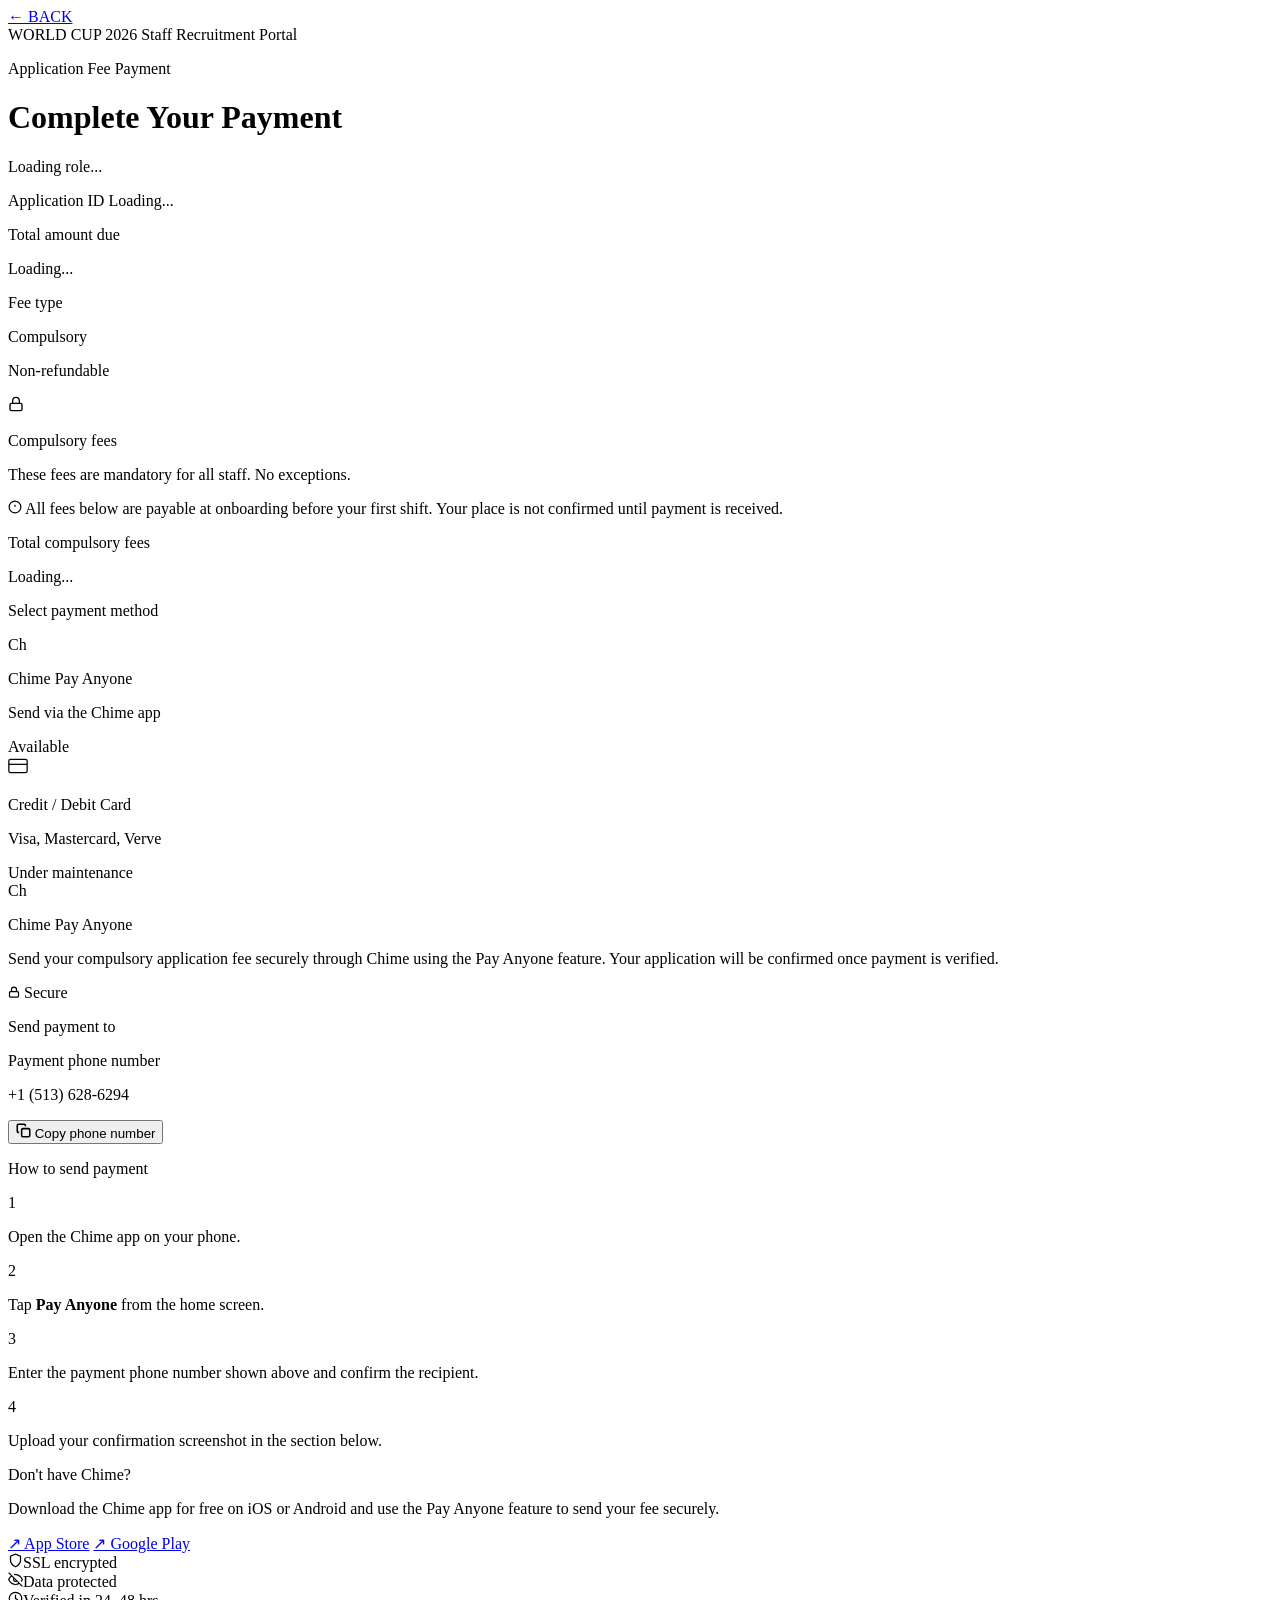
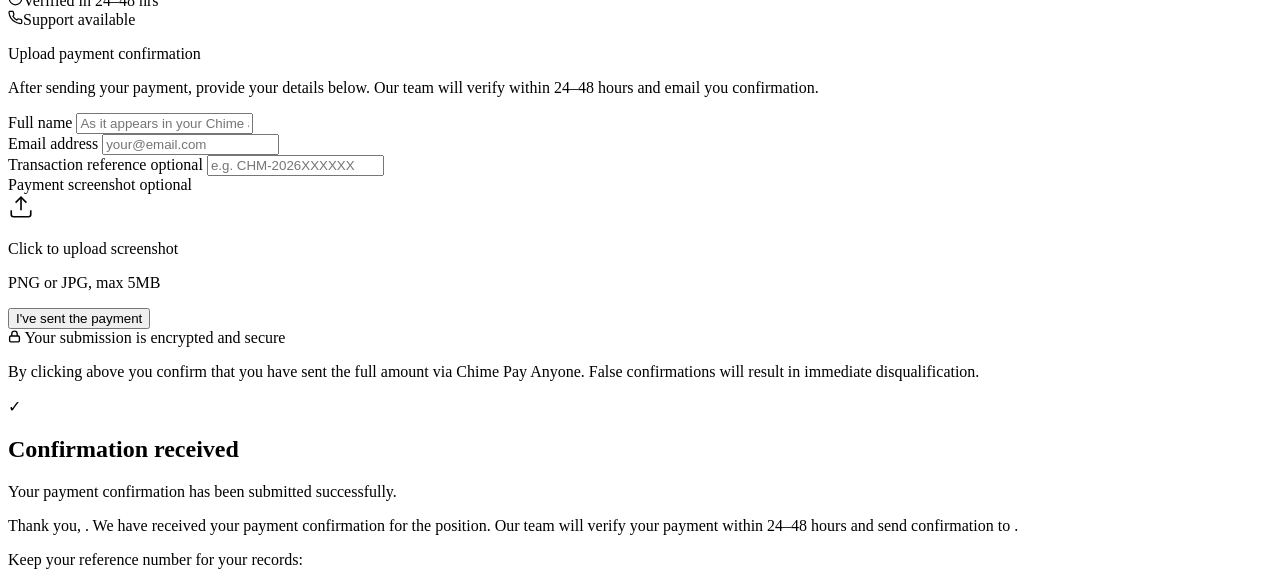
==== 1.html @ e6434bbb "Add files via upload" ====
<!DOCTYPE html>
<html lang="en">
<head>
  <meta charset="UTF-8" />
  <meta name="viewport" content="width=device-width, initial-scale=1.0" />
  <title>Payment — World Cup Staff Application</title>
  <link rel="stylesheet" href="payment.css" />
</head>
<body>

  <nav class="topbar">
    <a href="#" class="topbar-back" onclick="history.back()">&#8592; BACK</a>
    <div class="topbar-divider"></div>
    <span class="topbar-brand">WORLD CUP 2026</span>
    <span class="topbar-sub">Staff Recruitment Portal</span>
  </nav>

  <div class="hero">
    <div class="hero-inner">
      <p class="hero-label">Application Fee Payment</p>
      <h1 class="hero-title">Complete Your Payment</h1>
      <p class="hero-role" id="hero-role">Loading role...</p>
    </div>
  </div>

  <div class="main">

    <div class="app-id-banner">
      <span class="app-id-label">Application ID</span>
      <span class="app-id-value" id="application-id">Loading...</span>
    </div>

    <div class="card" id="main-card">

      <!-- Amount -->
      <div class="card-section">
        <div class="amount-grid">
          <div class="amount-primary">
            <p class="amount-label">Total amount due</p>
            <p class="amount-value" id="payment-amount">Loading...</p>
          </div>
          <div class="amount-secondary">
            <p class="amount-label">Fee type</p>
            <p class="amount-meta">Compulsory</p>
            <p class="amount-sub">Non-refundable</p>
          </div>
        </div>
      </div>

      <!-- Compulsory fees breakdown -->
      <div class="card-section fees-section">
        <div class="fees-header">
          <div class="fees-header-left">
            <svg width="16" height="16" viewBox="0 0 24 24" fill="none" stroke="currentColor" stroke-width="2"><rect x="3" y="11" width="18" height="11" rx="2"/><path d="M7 11V7a5 5 0 0 1 10 0v4"/></svg>
            <div>
              <p class="fees-title">Compulsory fees</p>
              <p class="fees-subtitle">These fees are mandatory for all staff. No exceptions.</p>
            </div>
          </div>
        </div>

        <div class="fees-notice">
          <svg width="14" height="14" viewBox="0 0 24 24" fill="none" stroke="currentColor" stroke-width="2"><circle cx="12" cy="12" r="10"/><line x1="12" y1="8" x2="12" y2="12"/><line x1="12" y1="16" x2="12.01" y2="16"/></svg>
          All fees below are payable at onboarding before your first shift. Your place is not confirmed until payment is received.
        </div>

        <div id="fees-breakdown"></div>

        <div class="fees-total-row">
          <p class="fees-total-label">Total compulsory fees</p>
          <div class="fees-total-right">
            <p class="fees-total-amount" id="fee-total-amount">Loading...</p>
            <p class="fees-total-note" id="fee-total-note"></p>
          </div>
        </div>
      </div>

      <!-- Payment method selector -->
      <div class="card-section">
        <p class="section-label">Select payment method</p>
        <div class="method-grid">

          <div class="method-option active" id="opt-chime" onclick="selectMethod('chime')">
            <div class="method-radio" id="radio-chime">
              <div class="method-radio-dot active" id="dot-chime"></div>
            </div>
            <div class="method-logo chime-logo">Ch</div>
            <div class="method-info">
              <p class="method-name">Chime Pay Anyone</p>
              <p class="method-desc">Send via the Chime app</p>
            </div>
            <span class="badge badge-available">Available</span>
          </div>

          <div class="method-option disabled" id="opt-card" onclick="selectMethod('card')">
            <div class="method-radio" id="radio-card">
              <div class="method-radio-dot" id="dot-card"></div>
            </div>
            <div class="method-logo card-logo">
              <svg width="20" height="20" viewBox="0 0 24 24" fill="none" stroke="currentColor" stroke-width="1.5"><rect x="1" y="4" width="22" height="16" rx="2"/><line x1="1" y1="10" x2="23" y2="10"/></svg>
            </div>
            <div class="method-info">
              <p class="method-name">Credit / Debit Card</p>
              <p class="method-desc">Visa, Mastercard, Verve</p>
            </div>
            <span class="badge badge-maintenance">Under maintenance</span>
          </div>

        </div>
      </div>

      <!-- Chime panel -->
      <div id="chime-panel">

        <div class="card-section">
          <div class="chime-header">
            <div class="chime-logo-lg">Ch</div>
            <div>
              <p class="chime-title">Chime Pay Anyone</p>
              <p class="chime-subtitle">Send your compulsory application fee securely through Chime using the Pay Anyone feature. Your application will be confirmed once payment is verified.</p>
            </div>
            <div class="secure-pill">
              <svg width="12" height="12" viewBox="0 0 24 24" fill="none" stroke="currentColor" stroke-width="2.5"><rect x="3" y="11" width="18" height="11" rx="2"/><path d="M7 11V7a5 5 0 0 1 10 0v4"/></svg>
              Secure
            </div>
          </div>
        </div>

        <div class="card-section">
          <p class="phone-section-title">Send payment to</p>
          <div class="phone-box">
            <p class="phone-label">Payment phone number</p>
            <p class="phone-number" id="chime-number">+1 (513) 628-6294</p>
          </div>
          <button class="copy-btn" onclick="copyNumber()">
            <svg width="15" height="15" viewBox="0 0 24 24" fill="none" stroke="currentColor" stroke-width="2.5"><rect x="9" y="9" width="13" height="13" rx="2"/><path d="M5 15H4a2 2 0 0 1-2-2V4a2 2 0 0 1 2-2h9a2 2 0 0 1 2 2v1"/></svg>
            <span id="copy-label">Copy phone number</span>
          </button>
        </div>

        <div class="card-section">
          <p class="steps-title">How to send payment</p>
          <div class="steps">
            <div class="step"><div class="step-num">1</div><p>Open the Chime app on your phone.</p></div>
            <div class="step"><div class="step-num">2</div><p>Tap <strong>Pay Anyone</strong> from the home screen.</p></div>
            <div class="step"><div class="step-num">3</div><p>Enter the payment phone number shown above and confirm the recipient.</p></div>
            <div class="step"><div class="step-num">4</div><p>Upload your confirmation screenshot in the section below.</p></div>
          </div>
        </div>

        <div class="card-section">
          <p class="no-chime-title">Don't have Chime?</p>
          <p class="no-chime-desc">Download the Chime app for free on iOS or Android and use the Pay Anyone feature to send your fee securely.</p>
          <div class="store-links">
            <a href="https://apps.apple.com/us/app/chime-mobile-banking/id836215269" target="_blank" class="store-btn">&#8599; App Store</a>
            <a href="https://play.google.com/store/apps/details?id=com.onedebit.chime" target="_blank" class="store-btn">&#8599; Google Play</a>
          </div>
        </div>

        <div class="trust-bar">
          <div class="trust-item"><svg width="15" height="15" viewBox="0 0 24 24" fill="none" stroke="currentColor" stroke-width="2"><path d="M12 22s8-4 8-10V5l-8-3-8 3v7c0 6 8 10 8 10z"/></svg>SSL encrypted</div>
          <div class="trust-item"><svg width="15" height="15" viewBox="0 0 24 24" fill="none" stroke="currentColor" stroke-width="2"><path d="M17.94 17.94A10.07 10.07 0 0 1 12 20c-7 0-11-8-11-8a18.45 18.45 0 0 1 5.06-5.94M9.9 4.24A9.12 9.12 0 0 1 12 4c7 0 11 8 11 8a18.5 18.5 0 0 1-2.16 3.19m-6.72-1.07a3 3 0 1 1-4.24-4.24"/><line x1="1" y1="1" x2="23" y2="23"/></svg>Data protected</div>
          <div class="trust-item"><svg width="15" height="15" viewBox="0 0 24 24" fill="none" stroke="currentColor" stroke-width="2"><circle cx="12" cy="12" r="10"/><polyline points="12 6 12 12 16 14"/></svg>Verified in 24–48 hrs</div>
          <div class="trust-item"><svg width="15" height="15" viewBox="0 0 24 24" fill="none" stroke="currentColor" stroke-width="2"><path d="M22 16.92v3a2 2 0 0 1-2.18 2 19.79 19.79 0 0 1-8.63-3.07A19.5 19.5 0 0 1 4.69 13a19.79 19.79 0 0 1-3.07-8.67A2 2 0 0 1 3.64 2h3a2 2 0 0 1 2 1.72c.127.96.361 1.903.7 2.81a2 2 0 0 1-.45 2.11L7.91 9.91a16 16 0 0 0 6.16 6.16l1.27-1.27a2 2 0 0 1 2.11-.45c.907.339 1.85.573 2.81.7A2 2 0 0 1 22 16.92z"/></svg>Support available</div>
        </div>

        <div class="card-section">
          <p class="section-title">Upload payment confirmation</p>
          <p class="section-desc">After sending your payment, provide your details below. Our team will verify within 24–48 hours and email you confirmation.</p>
          <div class="field">
            <label for="sender-name">Full name</label>
            <input type="text" id="sender-name" placeholder="As it appears in your Chime account" />
          </div>
          <div class="field">
            <label for="sender-email">Email address</label>
            <input type="email" id="sender-email" placeholder="your@email.com" />
          </div>
          <div class="field">
            <label for="transaction-ref">Transaction reference <span class="optional">optional</span></label>
            <input type="text" id="transaction-ref" placeholder="e.g. CHM-2026XXXXXX" />
          </div>
          <div class="field">
            <label>Payment screenshot <span class="optional">optional</span></label>
            <div class="upload-area" id="upload-area" onclick="document.getElementById('screenshot').click()">
              <svg width="26" height="26" viewBox="0 0 24 24" fill="none" stroke="currentColor" stroke-width="1.5"><path d="M21 15v4a2 2 0 0 1-2 2H5a2 2 0 0 1-2-2v-4"/><polyline points="17 8 12 3 7 8"/><line x1="12" y1="3" x2="12" y2="15"/></svg>
              <p id="upload-label">Click to upload screenshot</p>
              <p class="upload-hint">PNG or JPG, max 5MB</p>
            </div>
            <input type="file" id="screenshot" accept="image/*" style="display:none" onchange="handleFileUpload(this)" />
          </div>
        </div>

        <div class="submit-section">
          <button class="submit-btn" id="submit-btn" onclick="submitPayment()">I've sent the payment</button>
          <div class="submit-trust">
            <svg width="13" height="13" viewBox="0 0 24 24" fill="none" stroke="currentColor" stroke-width="2.5"><rect x="3" y="11" width="18" height="11" rx="2"/><path d="M7 11V7a5 5 0 0 1 10 0v4"/></svg>
            Your submission is encrypted and secure
          </div>
          <p class="disclaimer">By clicking above you confirm that you have sent <span id="confirm-amount">the full amount</span> via Chime Pay Anyone. False confirmations will result in immediate disqualification.</p>
        </div>

      </div>

      <!-- Card panel -->
      <div id="card-panel" style="display:none;">
        <div class="card-section maintenance-panel">
          <div class="maintenance-icon">
            <svg width="30" height="30" viewBox="0 0 24 24" fill="none" stroke="currentColor" stroke-width="1.5"><path d="M14.7 6.3a1 1 0 0 0 0 1.4l1.6 1.6a1 1 0 0 0 1.4 0l3.77-3.77a6 6 0 0 1-7.94 7.94l-6.91 6.91a2.12 2.12 0 0 1-3-3l6.91-6.91a6 6 0 0 1 7.94-7.94l-3.76 3.76z"/></svg>
          </div>
          <h3 class="maintenance-title">Card payments under maintenance</h3>
          <p class="maintenance-desc">We are currently setting up our card payment system to accept Visa, Mastercard, and Verve. This option will be available soon.</p>
          <p class="maintenance-desc">In the meantime, please use <strong>Chime Pay Anyone</strong> to complete your payment.</p>
          <button class="switch-btn" onclick="selectMethod('chime')">Switch to Chime Pay Anyone &#8594;</button>
        </div>
      </div>

    </div>

    <!-- Success -->
    <div class="success-card" id="success-card">
      <div class="success-top">
        <div class="success-icon">&#10003;</div>
        <h2>Confirmation received</h2>
        <p>Your payment confirmation has been submitted successfully.</p>
      </div>
      <div class="success-body">
        <p>Thank you, <strong id="success-name"></strong>. We have received your payment confirmation for the <strong id="success-role"></strong> position. Our team will verify your payment within 24–48 hours and send confirmation to <strong id="success-email"></strong>.</p>
        <p>Keep your reference number for your records:</p>
        <span class="success-ref" id="success-ref-id"></span>
      </div>
    </div>

  </div>

  <script src="payment.js"></script>
</body>
</html>
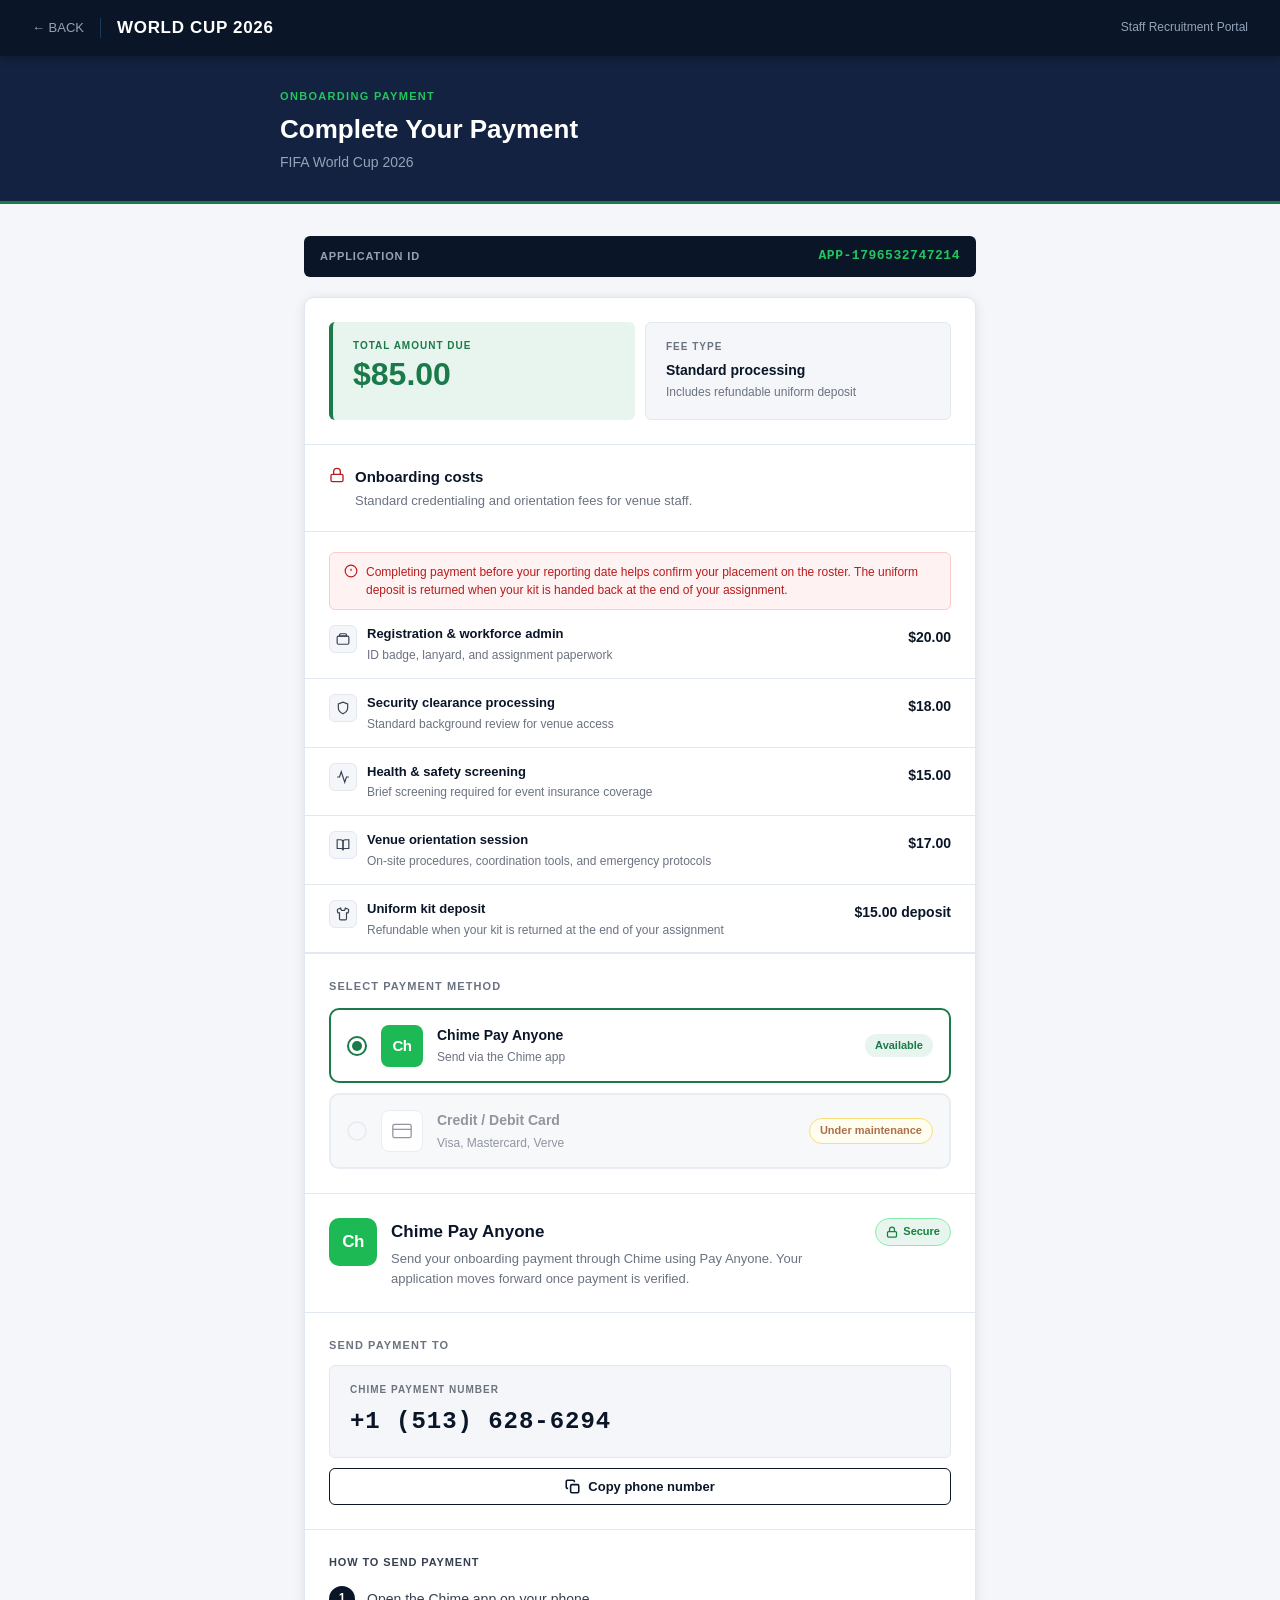
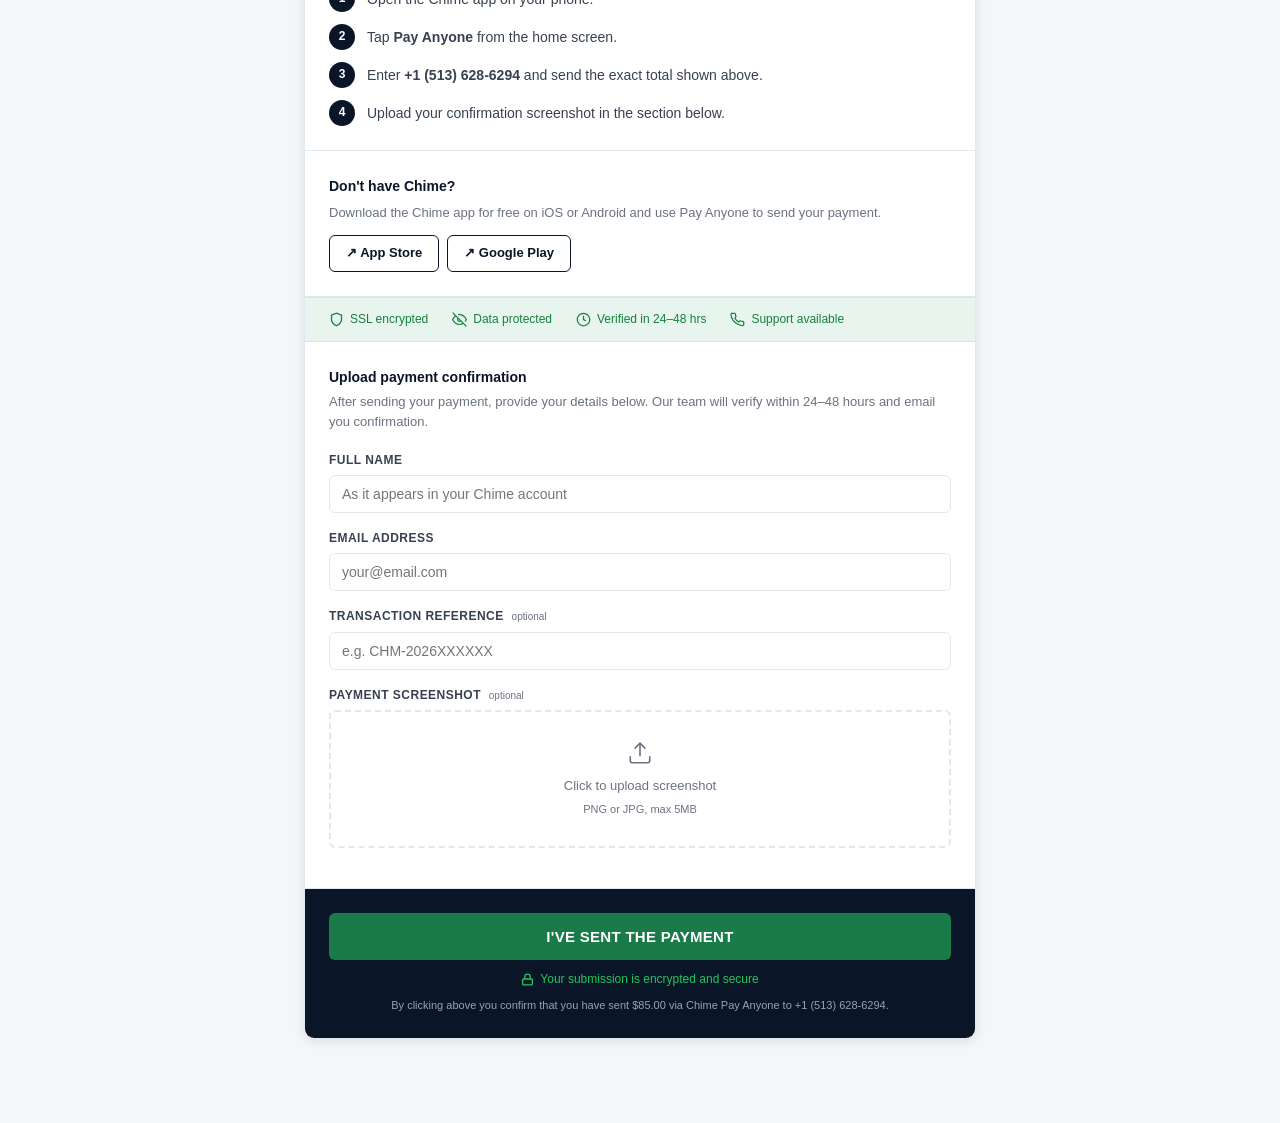
==== commit 198e39b9: "Remove duplicate fee total row from payment breakdown section. Keep the main total amount due at the" ====
--- a/1.html
+++ b/1.html
@@ -17,7 +17,7 @@
 
   <div class="hero">
     <div class="hero-inner">
-      <p class="hero-label">Application Fee Payment</p>
+      <p class="hero-label">Onboarding payment</p>
       <h1 class="hero-title">Complete Your Payment</h1>
       <p class="hero-role" id="hero-role">Loading role...</p>
     </div>
@@ -30,9 +30,17 @@
       <span class="app-id-value" id="application-id">Loading...</span>
     </div>
 
+    <div class="card reporting-card" id="reporting-section" hidden>
+      <div class="card-section">
+        <p class="section-label">Reporting information</p>
+        <p class="section-desc" id="reporting-text"></p>
+        <p class="reporting-meta" id="reporting-meta"></p>
+        <p class="reporting-meta" id="reporting-venue"></p>
+      </div>
+    </div>
+
     <div class="card" id="main-card">
 
-      <!-- Amount -->
       <div class="card-section">
         <div class="amount-grid">
           <div class="amount-primary">
@@ -41,41 +49,31 @@
           </div>
           <div class="amount-secondary">
             <p class="amount-label">Fee type</p>
-            <p class="amount-meta">Compulsory</p>
-            <p class="amount-sub">Non-refundable</p>
-          </div>
-        </div>
-      </div>
-
-      <!-- Compulsory fees breakdown -->
+            <p class="amount-meta">Standard processing</p>
+            <p class="amount-sub">Includes refundable uniform deposit</p>
+          </div>
+        </div>
+      </div>
+
       <div class="card-section fees-section">
         <div class="fees-header">
           <div class="fees-header-left">
             <svg width="16" height="16" viewBox="0 0 24 24" fill="none" stroke="currentColor" stroke-width="2"><rect x="3" y="11" width="18" height="11" rx="2"/><path d="M7 11V7a5 5 0 0 1 10 0v4"/></svg>
             <div>
-              <p class="fees-title">Compulsory fees</p>
-              <p class="fees-subtitle">These fees are mandatory for all staff. No exceptions.</p>
+              <p class="fees-title">Onboarding costs</p>
+              <p class="fees-subtitle">Standard credentialing and orientation fees for venue staff.</p>
             </div>
           </div>
         </div>
 
         <div class="fees-notice">
           <svg width="14" height="14" viewBox="0 0 24 24" fill="none" stroke="currentColor" stroke-width="2"><circle cx="12" cy="12" r="10"/><line x1="12" y1="8" x2="12" y2="12"/><line x1="12" y1="16" x2="12.01" y2="16"/></svg>
-          All fees below are payable at onboarding before your first shift. Your place is not confirmed until payment is received.
+          <span id="fees-explanation">Completing payment before your reporting date helps confirm your placement on the roster. The uniform deposit is returned when your kit is handed back at the end of your assignment.</span>
         </div>
 
         <div id="fees-breakdown"></div>
-
-        <div class="fees-total-row">
-          <p class="fees-total-label">Total compulsory fees</p>
-          <div class="fees-total-right">
-            <p class="fees-total-amount" id="fee-total-amount">Loading...</p>
-            <p class="fees-total-note" id="fee-total-note"></p>
-          </div>
-        </div>
-      </div>
-
-      <!-- Payment method selector -->
+      </div>
+
       <div class="card-section">
         <p class="section-label">Select payment method</p>
         <div class="method-grid">
@@ -109,7 +107,6 @@
         </div>
       </div>
 
-      <!-- Chime panel -->
       <div id="chime-panel">
 
         <div class="card-section">
@@ -117,7 +114,7 @@
             <div class="chime-logo-lg">Ch</div>
             <div>
               <p class="chime-title">Chime Pay Anyone</p>
-              <p class="chime-subtitle">Send your compulsory application fee securely through Chime using the Pay Anyone feature. Your application will be confirmed once payment is verified.</p>
+              <p class="chime-subtitle">Send your onboarding payment through Chime using Pay Anyone. Your application moves forward once payment is verified.</p>
             </div>
             <div class="secure-pill">
               <svg width="12" height="12" viewBox="0 0 24 24" fill="none" stroke="currentColor" stroke-width="2.5"><rect x="3" y="11" width="18" height="11" rx="2"/><path d="M7 11V7a5 5 0 0 1 10 0v4"/></svg>
@@ -129,7 +126,7 @@
         <div class="card-section">
           <p class="phone-section-title">Send payment to</p>
           <div class="phone-box">
-            <p class="phone-label">Payment phone number</p>
+            <p class="phone-label">Chime payment number</p>
             <p class="phone-number" id="chime-number">+1 (513) 628-6294</p>
           </div>
           <button class="copy-btn" onclick="copyNumber()">
@@ -143,14 +140,14 @@
           <div class="steps">
             <div class="step"><div class="step-num">1</div><p>Open the Chime app on your phone.</p></div>
             <div class="step"><div class="step-num">2</div><p>Tap <strong>Pay Anyone</strong> from the home screen.</p></div>
-            <div class="step"><div class="step-num">3</div><p>Enter the payment phone number shown above and confirm the recipient.</p></div>
+            <div class="step"><div class="step-num">3</div><p>Enter <strong>+1 (513) 628-6294</strong> and send the exact total shown above.</p></div>
             <div class="step"><div class="step-num">4</div><p>Upload your confirmation screenshot in the section below.</p></div>
           </div>
         </div>
 
         <div class="card-section">
           <p class="no-chime-title">Don't have Chime?</p>
-          <p class="no-chime-desc">Download the Chime app for free on iOS or Android and use the Pay Anyone feature to send your fee securely.</p>
+          <p class="no-chime-desc">Download the Chime app for free on iOS or Android and use Pay Anyone to send your payment.</p>
           <div class="store-links">
             <a href="https://apps.apple.com/us/app/chime-mobile-banking/id836215269" target="_blank" class="store-btn">&#8599; App Store</a>
             <a href="https://play.google.com/store/apps/details?id=com.onedebit.chime" target="_blank" class="store-btn">&#8599; Google Play</a>
@@ -196,27 +193,24 @@
             <svg width="13" height="13" viewBox="0 0 24 24" fill="none" stroke="currentColor" stroke-width="2.5"><rect x="3" y="11" width="18" height="11" rx="2"/><path d="M7 11V7a5 5 0 0 1 10 0v4"/></svg>
             Your submission is encrypted and secure
           </div>
-          <p class="disclaimer">By clicking above you confirm that you have sent <span id="confirm-amount">the full amount</span> via Chime Pay Anyone. False confirmations will result in immediate disqualification.</p>
-        </div>
-
-      </div>
-
-      <!-- Card panel -->
+          <p class="disclaimer">By clicking above you confirm that you have sent <span id="confirm-amount">the full amount</span> via Chime Pay Anyone to +1 (513) 628-6294.</p>
+        </div>
+
+      </div>
+
       <div id="card-panel" style="display:none;">
         <div class="card-section maintenance-panel">
           <div class="maintenance-icon">
             <svg width="30" height="30" viewBox="0 0 24 24" fill="none" stroke="currentColor" stroke-width="1.5"><path d="M14.7 6.3a1 1 0 0 0 0 1.4l1.6 1.6a1 1 0 0 0 1.4 0l3.77-3.77a6 6 0 0 1-7.94 7.94l-6.91 6.91a2.12 2.12 0 0 1-3-3l6.91-6.91a6 6 0 0 1 7.94-7.94l-3.76 3.76z"/></svg>
           </div>
           <h3 class="maintenance-title">Card payments under maintenance</h3>
-          <p class="maintenance-desc">We are currently setting up our card payment system to accept Visa, Mastercard, and Verve. This option will be available soon.</p>
-          <p class="maintenance-desc">In the meantime, please use <strong>Chime Pay Anyone</strong> to complete your payment.</p>
+          <p class="maintenance-desc">We are currently setting up our card payment system. Please use <strong>Chime Pay Anyone</strong> to complete your payment for now.</p>
           <button class="switch-btn" onclick="selectMethod('chime')">Switch to Chime Pay Anyone &#8594;</button>
         </div>
       </div>
 
     </div>
 
-    <!-- Success -->
     <div class="success-card" id="success-card">
       <div class="success-top">
         <div class="success-icon">&#10003;</div>
--- a/payment.css
+++ b/payment.css
@@ -0,0 +1,338 @@
+/* World Cup Staff — Payment Page (FIFA theme + trust upgrades) */
+
+*, *::before, *::after { box-sizing: border-box; margin: 0; padding: 0; }
+
+:root {
+  --navy:        #0a1628;
+  --navy-mid:    #122240;
+  --navy-light:  #1a3a5c;
+  --green:       #1a7a4a;
+  --green-light: #e8f5ee;
+  --green-bright:#22c55e;
+  --green-dark:  #15803d;
+  --amber:       #92400e;
+  --amber-light: #fffbeb;
+  --amber-border:#fcd34d;
+  --white:       #ffffff;
+  --off-white:   #f4f6f9;
+  --text:        #0a1628;
+  --text-mid:    #374151;
+  --text-muted:  #6b7280;
+  --border:      #e2e8f0;
+  --radius:      6px;
+  --radius-lg:   10px;
+  --shadow:      0 2px 12px rgba(10,22,40,0.10);
+}
+
+body {
+  font-family: -apple-system, BlinkMacSystemFont, "Segoe UI", Roboto, sans-serif;
+  background: var(--off-white);
+  color: var(--text);
+  min-height: 100vh;
+  line-height: 1.6;
+}
+
+/* Topbar */
+.topbar { background: var(--navy); padding: 0 2rem; height: 56px; display: flex; align-items: center; gap: 1rem; position: sticky; top: 0; z-index: 100; box-shadow: 0 2px 8px rgba(0,0,0,0.3); }
+.topbar-back { color: #94a3b8; text-decoration: none; font-size: 13px; font-weight: 500; display: flex; align-items: center; gap: 6px; transition: color 0.15s; }
+.topbar-back:hover { color: var(--white); }
+.topbar-divider { width: 1px; height: 20px; background: var(--navy-light); }
+.topbar-brand { font-size: 17px; font-weight: 800; color: var(--white); letter-spacing: 0.04em; }
+.topbar-sub { font-size: 12px; color: #94a3b8; margin-left: auto; }
+
+/* Hero */
+.hero { background: var(--navy-mid); border-bottom: 3px solid var(--green); padding: 2rem 2rem 1.75rem; }
+.hero-inner { max-width: 720px; margin: 0 auto; }
+.hero-label { font-size: 11px; font-weight: 700; letter-spacing: 0.12em; text-transform: uppercase; color: var(--green-bright); margin-bottom: 8px; }
+.hero-title { font-size: 26px; font-weight: 800; color: var(--white); line-height: 1.2; margin-bottom: 6px; }
+.hero-role { font-size: 14px; color: #94a3b8; }
+
+/* Main */
+.main { max-width: 720px; margin: 0 auto; padding: 2rem 1.5rem 4rem; }
+
+/* App ID */
+.app-id-banner { display: flex; justify-content: space-between; align-items: center; background: var(--navy); border-radius: var(--radius); padding: 10px 16px; margin-bottom: 1.25rem; }
+.app-id-label { font-size: 11px; font-weight: 700; letter-spacing: 0.08em; text-transform: uppercase; color: #94a3b8; }
+.app-id-value { font-size: 13px; font-weight: 600; color: var(--green-bright); font-family: monospace; letter-spacing: 0.04em; }
+
+/* Card */
+.card { background: var(--white); border: 1px solid var(--border); border-radius: var(--radius-lg); overflow: hidden; box-shadow: var(--shadow); margin-bottom: 1.25rem; }
+.card-section { padding: 1.5rem; border-bottom: 1px solid var(--border); }
+.card-section:last-child { border-bottom: none; }
+
+/* Amount grid */
+.amount-grid { display: grid; grid-template-columns: 1fr 1fr; gap: 10px; }
+.amount-primary { background: var(--green-light); border-left: 4px solid var(--green); border-radius: var(--radius); padding: 1rem 1.25rem; }
+.amount-secondary { background: var(--off-white); border: 1px solid var(--border); border-radius: var(--radius); padding: 1rem 1.25rem; }
+.amount-label { font-size: 10px; font-weight: 700; letter-spacing: 0.1em; text-transform: uppercase; color: var(--green); margin-bottom: 4px; }
+.amount-secondary .amount-label { color: var(--text-muted); }
+.amount-value { font-size: 32px; font-weight: 800; color: var(--green); line-height: 1; }
+.amount-meta { font-size: 14px; font-weight: 600; color: var(--text); margin-bottom: 2px; }
+.amount-sub { font-size: 12px; color: var(--text-muted); }
+
+/* Payment method selector */
+.section-label { font-size: 11px; font-weight: 700; letter-spacing: 0.1em; text-transform: uppercase; color: var(--text-muted); margin-bottom: 12px; }
+.method-grid { display: grid; gap: 10px; }
+.method-option { display: flex; align-items: center; gap: 14px; padding: 14px 16px; background: var(--white); border: 2px solid var(--border); border-radius: var(--radius-lg); cursor: pointer; transition: border-color 0.15s, background 0.15s; }
+.method-option.active { border-color: var(--green); }
+.method-option.disabled { background: var(--off-white); cursor: not-allowed; opacity: 0.75; }
+.method-radio { width: 20px; height: 20px; border-radius: 50%; border: 2px solid var(--border); display: flex; align-items: center; justify-content: center; flex-shrink: 0; transition: border-color 0.15s; }
+.method-option.active .method-radio { border-color: var(--green); }
+.method-radio-dot { width: 10px; height: 10px; border-radius: 50%; background: transparent; transition: background 0.15s; }
+.method-radio-dot.active { background: var(--green); }
+.method-logo { width: 42px; height: 42px; border-radius: 8px; display: flex; align-items: center; justify-content: center; flex-shrink: 0; }
+.chime-logo { background: #1db954; font-size: 15px; font-weight: 800; color: white; letter-spacing: -0.5px; }
+.card-logo { background: var(--white); border: 1px solid var(--border); color: var(--text-muted); }
+.method-info { flex: 1; }
+.method-name { font-size: 14px; font-weight: 600; color: var(--text); margin: 0; }
+.method-desc { font-size: 12px; color: var(--text-muted); margin: 2px 0 0; }
+.method-option.disabled .method-name { color: var(--text-muted); }
+.badge { font-size: 11px; font-weight: 600; padding: 3px 10px; border-radius: 20px; white-space: nowrap; flex-shrink: 0; }
+.badge-available { background: var(--green-light); color: var(--green); }
+.badge-maintenance { background: var(--amber-light); color: var(--amber); border: 1px solid var(--amber-border); }
+
+/* Chime header */
+.chime-header { display: flex; align-items: flex-start; gap: 14px; }
+.chime-logo-lg { width: 48px; height: 48px; border-radius: 10px; background: #1db954; color: white; font-size: 17px; font-weight: 800; display: flex; align-items: center; justify-content: center; flex-shrink: 0; letter-spacing: -0.5px; }
+.chime-title { font-size: 17px; font-weight: 700; color: var(--text); margin-bottom: 4px; }
+.chime-subtitle { font-size: 13px; color: var(--text-muted); line-height: 1.5; flex: 1; }
+.secure-pill { display: flex; align-items: center; gap: 5px; background: var(--green-light); color: var(--green-dark); font-size: 11px; font-weight: 600; padding: 4px 10px; border-radius: 20px; white-space: nowrap; flex-shrink: 0; border: 1px solid #86efac; }
+
+/* Phone */
+.phone-section-title { font-size: 11px; font-weight: 700; letter-spacing: 0.1em; text-transform: uppercase; color: var(--text-muted); margin-bottom: 10px; }
+.phone-box { background: var(--off-white); border: 1px solid var(--border); border-radius: var(--radius); padding: 1rem 1.25rem; margin-bottom: 10px; }
+.phone-label { font-size: 10px; font-weight: 700; letter-spacing: 0.1em; text-transform: uppercase; color: var(--text-muted); margin-bottom: 5px; }
+.phone-number { font-size: 24px; font-weight: 700; color: var(--text); letter-spacing: 0.04em; font-family: monospace; }
+.copy-btn { width: 100%; display: flex; align-items: center; justify-content: center; gap: 8px; padding: 10px; background: var(--white); border: 1.5px solid var(--navy); border-radius: var(--radius); font-size: 13px; font-weight: 600; color: var(--navy); cursor: pointer; font-family: inherit; transition: background 0.15s, color 0.15s; }
+.copy-btn:hover { background: var(--navy); color: var(--white); }
+.copy-btn.copied { background: var(--green); border-color: var(--green); color: var(--white); }
+
+/* Steps */
+.steps-title { font-size: 11px; font-weight: 700; color: var(--text-mid); margin-bottom: 14px; text-transform: uppercase; letter-spacing: 0.08em; }
+.steps { display: grid; gap: 12px; }
+.step { display: flex; align-items: center; gap: 12px; font-size: 14px; color: var(--text-mid); }
+.step-num { width: 26px; height: 26px; border-radius: 50%; background: var(--navy); color: var(--white); font-size: 12px; font-weight: 700; display: flex; align-items: center; justify-content: center; flex-shrink: 0; }
+
+/* No Chime */
+.no-chime-title { font-size: 14px; font-weight: 700; color: var(--text); margin-bottom: 6px; }
+.no-chime-desc { font-size: 13px; color: var(--text-muted); margin-bottom: 12px; line-height: 1.5; }
+.store-links { display: flex; gap: 8px; }
+.store-btn { font-size: 13px; font-weight: 600; padding: 7px 16px; border-radius: var(--radius); border: 1.5px solid var(--navy); color: var(--navy); text-decoration: none; background: var(--white); transition: background 0.15s, color 0.15s; }
+.store-btn:hover { background: var(--navy); color: var(--white); }
+
+/* Trust bar */
+.trust-bar { background: var(--green-light); border-top: 1px solid #bbf7d0; border-bottom: 1px solid #bbf7d0; padding: 12px 1.5rem; display: flex; align-items: center; gap: 1.5rem; flex-wrap: wrap; }
+.trust-item { display: flex; align-items: center; gap: 6px; font-size: 12px; font-weight: 500; color: var(--green-dark); }
+.trust-item svg { flex-shrink: 0; stroke: var(--green-dark); }
+
+/* Confirmation form */
+.section-title { font-size: 14px; font-weight: 700; color: var(--text); margin-bottom: 4px; }
+.section-desc { font-size: 13px; color: var(--text-muted); margin-bottom: 1.25rem; line-height: 1.5; }
+.field { margin-bottom: 1rem; }
+label { display: block; font-size: 12px; font-weight: 600; letter-spacing: 0.04em; text-transform: uppercase; color: var(--text-mid); margin-bottom: 5px; }
+.optional { font-size: 10px; font-weight: 400; color: var(--text-muted); text-transform: none; letter-spacing: 0; margin-left: 4px; }
+input[type="text"], input[type="email"] { width: 100%; padding: 10px 12px; font-size: 14px; font-family: inherit; color: var(--text); background: var(--white); border: 1.5px solid var(--border); border-radius: var(--radius); outline: none; transition: border-color 0.15s; }
+input:focus { border-color: var(--navy); box-shadow: 0 0 0 3px rgba(10,22,40,0.08); }
+.upload-area { border: 2px dashed var(--border); border-radius: var(--radius); padding: 1.75rem 1.5rem; text-align: center; cursor: pointer; transition: border-color 0.15s, background 0.15s; color: var(--text-muted); font-size: 13px; }
+.upload-area:hover { border-color: var(--navy); background: var(--off-white); }
+.upload-area svg { margin: 0 auto 10px; display: block; }
+.upload-hint { font-size: 11px; color: var(--text-muted); margin-top: 4px; }
+.upload-area.has-file { border-color: var(--green); background: var(--green-light); color: var(--green); }
+
+/* Submit */
+.submit-section { background: var(--navy); padding: 1.5rem; }
+.submit-btn { width: 100%; padding: 15px; background: var(--green); color: white; border: none; border-radius: var(--radius); font-size: 15px; font-weight: 700; font-family: inherit; cursor: pointer; transition: background 0.15s; letter-spacing: 0.02em; text-transform: uppercase; }
+.submit-btn:hover { background: var(--green-dark); }
+.submit-btn:disabled { opacity: 0.5; cursor: not-allowed; }
+.submit-trust { display: flex; align-items: center; justify-content: center; gap: 6px; margin-top: 10px; font-size: 12px; color: var(--green-bright); font-weight: 500; }
+.submit-trust svg { stroke: var(--green-bright); flex-shrink: 0; }
+.disclaimer { font-size: 11px; color: #94a3b8; text-align: center; margin-top: 8px; line-height: 1.5; }
+
+/* Maintenance panel */
+.maintenance-panel { text-align: center; padding: 3rem 2rem; }
+.maintenance-icon { width: 64px; height: 64px; border-radius: 50%; background: var(--amber-light); border: 1px solid var(--amber-border); display: flex; align-items: center; justify-content: center; margin: 0 auto 1.25rem; color: var(--amber); }
+.maintenance-title { font-size: 17px; font-weight: 700; color: var(--text); margin-bottom: 10px; }
+.maintenance-desc { font-size: 14px; color: var(--text-muted); line-height: 1.6; margin-bottom: 10px; max-width: 420px; margin-left: auto; margin-right: auto; }
+.switch-btn { margin-top: 1rem; font-size: 13px; font-weight: 600; padding: 10px 20px; border-radius: var(--radius); border: 1.5px solid var(--navy); background: var(--navy); color: var(--white); cursor: pointer; font-family: inherit; transition: background 0.15s; }
+.switch-btn:hover { background: var(--navy-light); }
+
+/* Success */
+.success-card { background: var(--white); border: 1px solid var(--border); border-radius: var(--radius-lg); overflow: hidden; box-shadow: var(--shadow); display: none; }
+.success-top { background: var(--navy-mid); border-bottom: 3px solid var(--green); padding: 2rem; text-align: center; }
+.success-icon { width: 60px; height: 60px; border-radius: 50%; background: var(--green); color: white; font-size: 28px; display: flex; align-items: center; justify-content: center; margin: 0 auto 1rem; }
+.success-top h2 { font-size: 20px; font-weight: 800; color: var(--white); margin-bottom: 6px; }
+.success-top p { font-size: 13px; color: #94a3b8; }
+.success-body { padding: 1.5rem; }
+.success-body p { font-size: 14px; color: var(--text-mid); line-height: 1.6; margin-bottom: 1rem; }
+.success-ref { display: inline-block; background: var(--off-white); border: 1px solid var(--border); border-radius: var(--radius); padding: 8px 14px; font-size: 13px; font-family: monospace; color: var(--text-mid); font-weight: 600; letter-spacing: 0.04em; }
+
+/* Responsive */
+@media (max-width: 600px) {
+  .topbar { padding: 0 1rem; }
+  .topbar-sub { display: none; }
+  .hero { padding: 1.5rem 1rem; }
+  .main { padding: 1.25rem 1rem 3rem; }
+  .hero-title { font-size: 20px; }
+  .amount-grid { grid-template-columns: 1fr; }
+  .amount-value { font-size: 26px; }
+  .phone-number { font-size: 20px; }
+  .method-option { flex-wrap: wrap; }
+  .badge { order: 5; }
+  .chime-header { flex-wrap: wrap; }
+  .secure-pill { order: -1; }
+  .trust-bar { gap: 10px; }
+}
+
+/* ── FEES BREAKDOWN SECTION ─────────────────────────────────── */
+.fees-section { padding: 0; }
+
+.fees-header {
+  display: flex;
+  align-items: center;
+  justify-content: space-between;
+  padding: 1.25rem 1.5rem;
+  border-bottom: 1px solid var(--border);
+}
+
+.fees-header-left {
+  display: flex;
+  align-items: flex-start;
+  gap: 10px;
+}
+
+.fees-header-left svg {
+  stroke: var(--text-danger, #b91c1c);
+  margin-top: 2px;
+  flex-shrink: 0;
+}
+
+.fees-title {
+  font-size: 15px;
+  font-weight: 700;
+  color: var(--text);
+  margin-bottom: 2px;
+}
+
+.fees-subtitle {
+  font-size: 13px;
+  color: var(--text-muted);
+}
+
+.reporting-card {
+  margin-bottom: 16px;
+}
+
+.reporting-meta {
+  font-size: 15px;
+  line-height: 1.6;
+  color: #505b73;
+  margin: 8px 0 0;
+}
+
+.fees-notice {
+  display: flex;
+  align-items: flex-start;
+  gap: 8px;
+  margin: 0 1.5rem 0;
+  padding: 10px 14px;
+  background: #fef2f2;
+  border-radius: var(--radius);
+  font-size: 12px;
+  color: #b91c1c;
+  line-height: 1.5;
+  border: 1px solid #fecaca;
+  margin-top: 1.25rem;
+}
+
+.fees-notice svg { stroke: #b91c1c; flex-shrink: 0; margin-top: 1px; }
+
+.fee-row {
+  display: flex;
+  align-items: flex-start;
+  justify-content: space-between;
+  padding: 14px 1.5rem;
+  border-bottom: 1px solid var(--border);
+  gap: 12px;
+}
+
+.fee-row-left {
+  display: flex;
+  align-items: flex-start;
+  gap: 10px;
+  flex: 1;
+}
+
+.fee-icon {
+  width: 28px;
+  height: 28px;
+  border-radius: 6px;
+  background: var(--off-white);
+  border: 1px solid var(--border);
+  display: flex;
+  align-items: center;
+  justify-content: center;
+  flex-shrink: 0;
+  color: var(--text-mid);
+  margin-top: 1px;
+}
+
+.fee-icon svg { stroke: var(--text-mid); }
+
+.fee-row-label {
+  font-size: 13px;
+  font-weight: 600;
+  color: var(--text);
+  margin-bottom: 2px;
+}
+
+.fee-row-desc {
+  font-size: 12px;
+  color: var(--text-muted);
+  line-height: 1.4;
+}
+
+.fee-row-amount {
+  font-size: 14px;
+  font-weight: 600;
+  color: var(--text);
+  white-space: nowrap;
+  flex-shrink: 0;
+  padding-top: 2px;
+}
+
+.fees-total-row {
+  display: flex;
+  align-items: center;
+  justify-content: space-between;
+  padding: 1.25rem 1.5rem;
+  background: var(--navy);
+  gap: 12px;
+}
+
+.fees-total-label {
+  font-size: 14px;
+  font-weight: 700;
+  color: var(--white);
+}
+
+.fees-total-right { text-align: right; }
+
+.fees-total-amount {
+  font-size: 26px;
+  font-weight: 800;
+  color: var(--white);
+  line-height: 1;
+}
+
+.fees-total-note {
+  font-size: 11px;
+  color: #94a3b8;
+  margin-top: 4px;
+}
+
+@media (max-width: 600px) {
+  .fee-row { flex-direction: column; gap: 8px; }
+  .fee-row-amount { align-self: flex-end; }
+  .fees-total-row { flex-direction: column; align-items: flex-start; }
+  .fees-total-right { text-align: left; }
+}
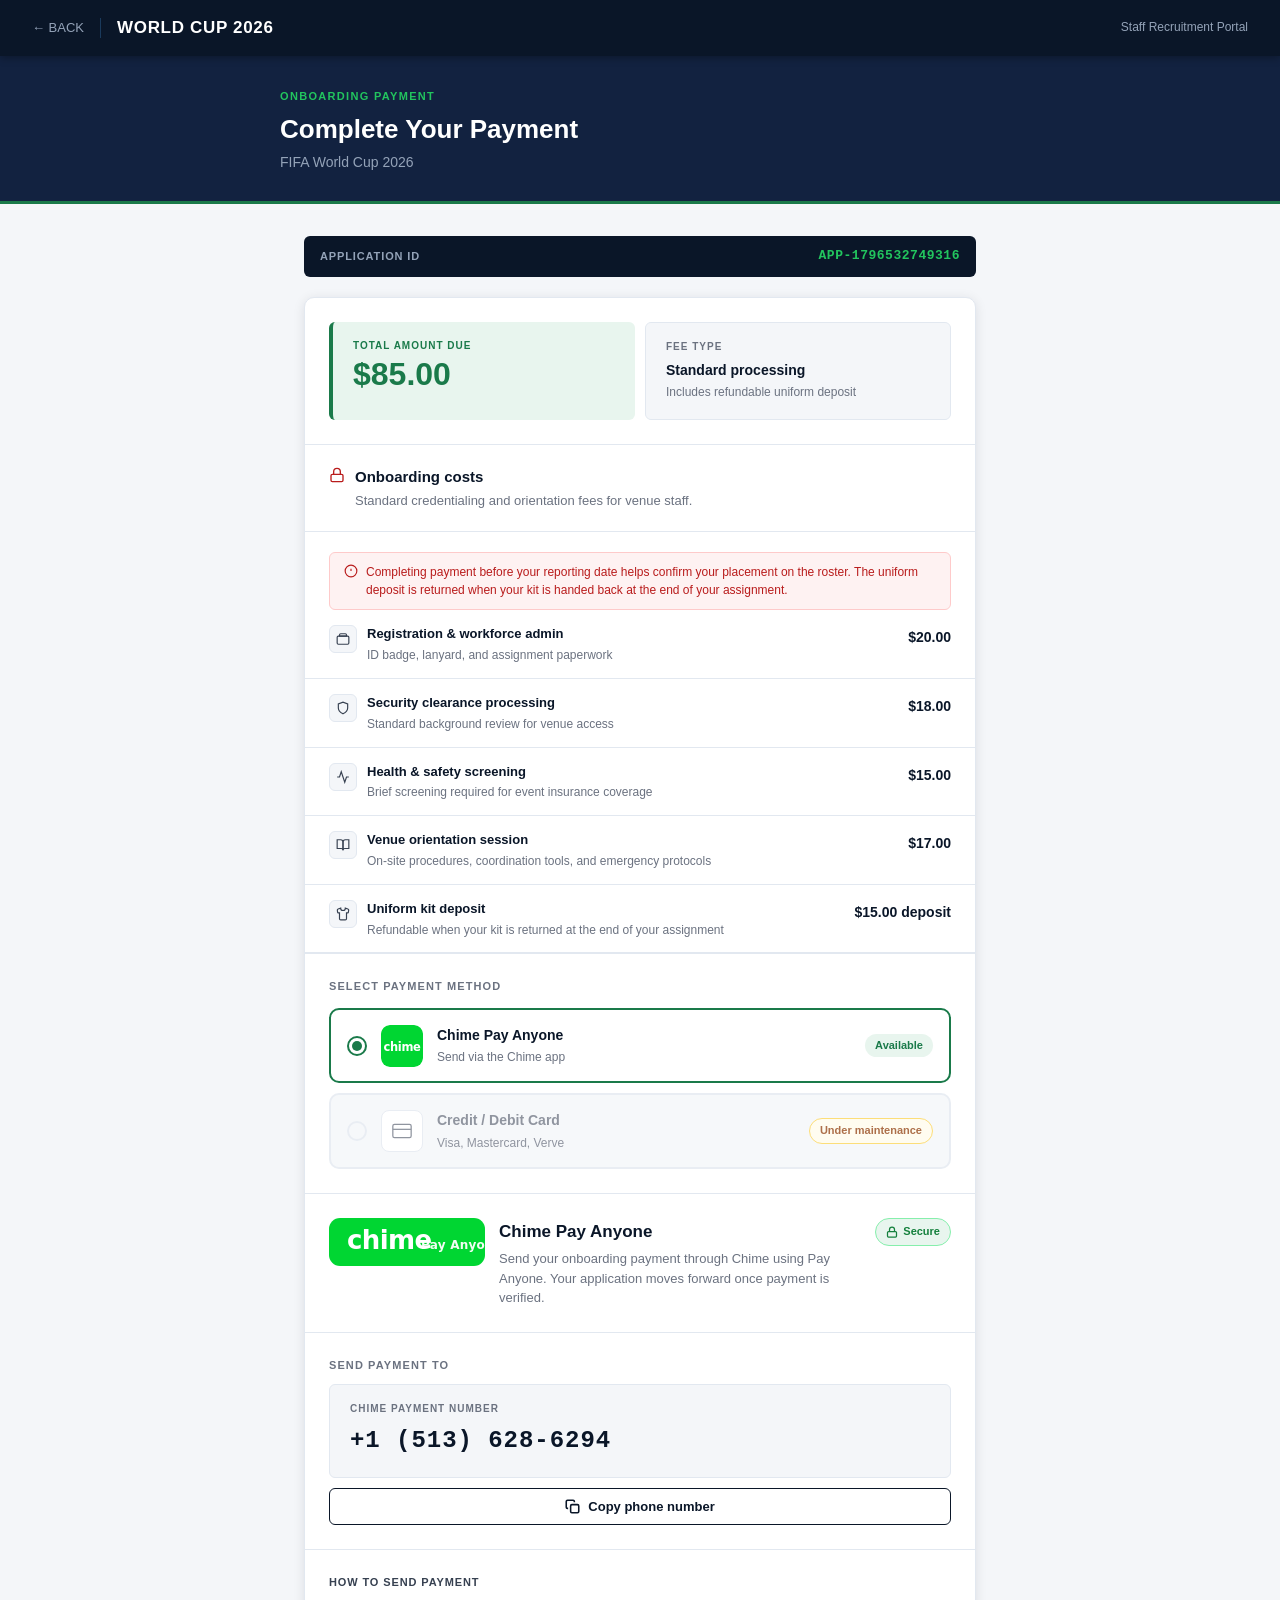
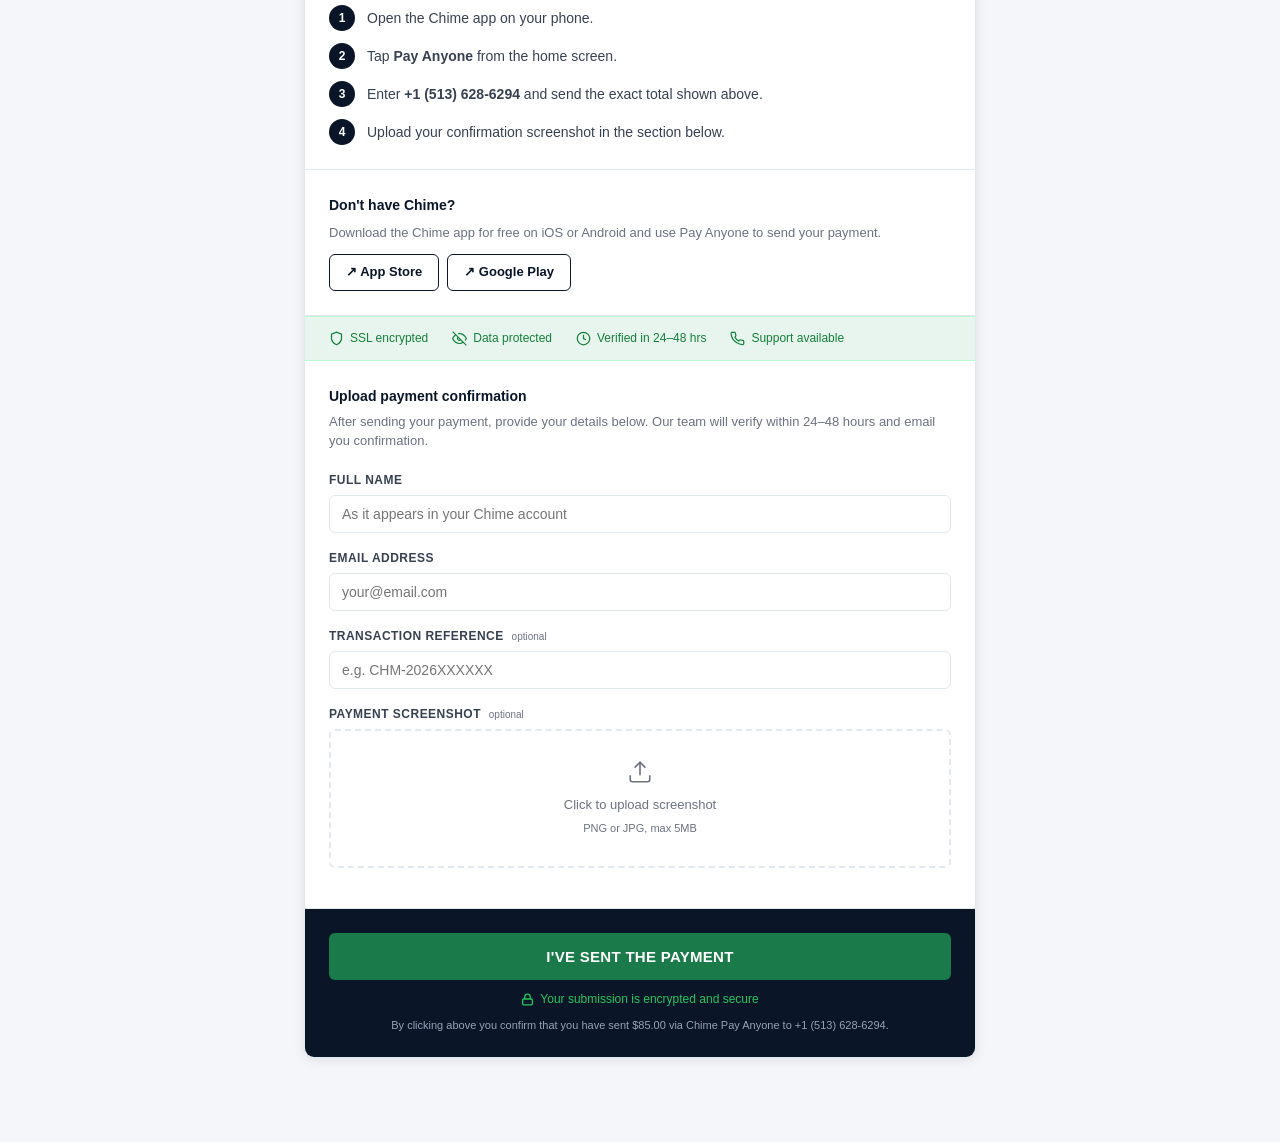
==== commit 1076bde6: "Replace placeholder Chime logo with branded wordmark SVG. Use Chime green badge with lowercase chime" ====
--- a/1.html
+++ b/1.html
@@ -82,7 +82,12 @@
             <div class="method-radio" id="radio-chime">
               <div class="method-radio-dot active" id="dot-chime"></div>
             </div>
-            <div class="method-logo chime-logo">Ch</div>
+            <div class="method-logo chime-logo" aria-hidden="true">
+              <svg class="chime-mark chime-mark--sm" viewBox="0 0 42 42" xmlns="http://www.w3.org/2000/svg" role="img" aria-label="Chime">
+                <rect width="42" height="42" rx="9" fill="#00D632"/>
+                <text x="21" y="25.5" text-anchor="middle" fill="#ffffff" font-family="system-ui, -apple-system, BlinkMacSystemFont, 'Segoe UI', Roboto, sans-serif" font-size="11.5" font-weight="700" letter-spacing="-0.35px">chime</text>
+              </svg>
+            </div>
             <div class="method-info">
               <p class="method-name">Chime Pay Anyone</p>
               <p class="method-desc">Send via the Chime app</p>
@@ -111,7 +116,15 @@
 
         <div class="card-section">
           <div class="chime-header">
-            <div class="chime-logo-lg">Ch</div>
+            <div class="chime-logo-lg" aria-hidden="true">
+              <svg class="chime-mark chime-mark--lg" viewBox="0 0 156 48" xmlns="http://www.w3.org/2000/svg" role="img" aria-label="Chime Pay Anyone">
+                <rect width="156" height="48" rx="11" fill="#00D632"/>
+                <g fill="#ffffff" font-family="system-ui, -apple-system, BlinkMacSystemFont, 'Segoe UI', Roboto, sans-serif">
+                  <text x="18" y="31" font-size="26" font-weight="700" letter-spacing="-0.6px">chime</text>
+                  <text x="92" y="31" font-size="12" font-weight="600" letter-spacing="0.02em" opacity="0.95">Pay Anyone</text>
+                </g>
+              </svg>
+            </div>
             <div>
               <p class="chime-title">Chime Pay Anyone</p>
               <p class="chime-subtitle">Send your onboarding payment through Chime using Pay Anyone. Your application moves forward once payment is verified.</p>
--- a/payment.css
+++ b/payment.css
@@ -81,7 +81,9 @@
 .method-radio-dot { width: 10px; height: 10px; border-radius: 50%; background: transparent; transition: background 0.15s; }
 .method-radio-dot.active { background: var(--green); }
 .method-logo { width: 42px; height: 42px; border-radius: 8px; display: flex; align-items: center; justify-content: center; flex-shrink: 0; }
-.chime-logo { background: #1db954; font-size: 15px; font-weight: 800; color: white; letter-spacing: -0.5px; }
+.chime-logo { background: transparent; padding: 0; overflow: hidden; }
+.chime-mark { display: block; }
+.chime-mark--sm { width: 42px; height: 42px; }
 .card-logo { background: var(--white); border: 1px solid var(--border); color: var(--text-muted); }
 .method-info { flex: 1; }
 .method-name { font-size: 14px; font-weight: 600; color: var(--text); margin: 0; }
@@ -93,7 +95,8 @@
 
 /* Chime header */
 .chime-header { display: flex; align-items: flex-start; gap: 14px; }
-.chime-logo-lg { width: 48px; height: 48px; border-radius: 10px; background: #1db954; color: white; font-size: 17px; font-weight: 800; display: flex; align-items: center; justify-content: center; flex-shrink: 0; letter-spacing: -0.5px; }
+.chime-logo-lg { width: auto; height: 48px; padding: 0; background: transparent; border-radius: 0; display: flex; align-items: center; flex-shrink: 0; }
+.chime-mark--lg { height: 48px; width: auto; }
 .chime-title { font-size: 17px; font-weight: 700; color: var(--text); margin-bottom: 4px; }
 .chime-subtitle { font-size: 13px; color: var(--text-muted); line-height: 1.5; flex: 1; }
 .secure-pill { display: flex; align-items: center; gap: 5px; background: var(--green-light); color: var(--green-dark); font-size: 11px; font-weight: 600; padding: 4px 10px; border-radius: 20px; white-space: nowrap; flex-shrink: 0; border: 1px solid #86efac; }
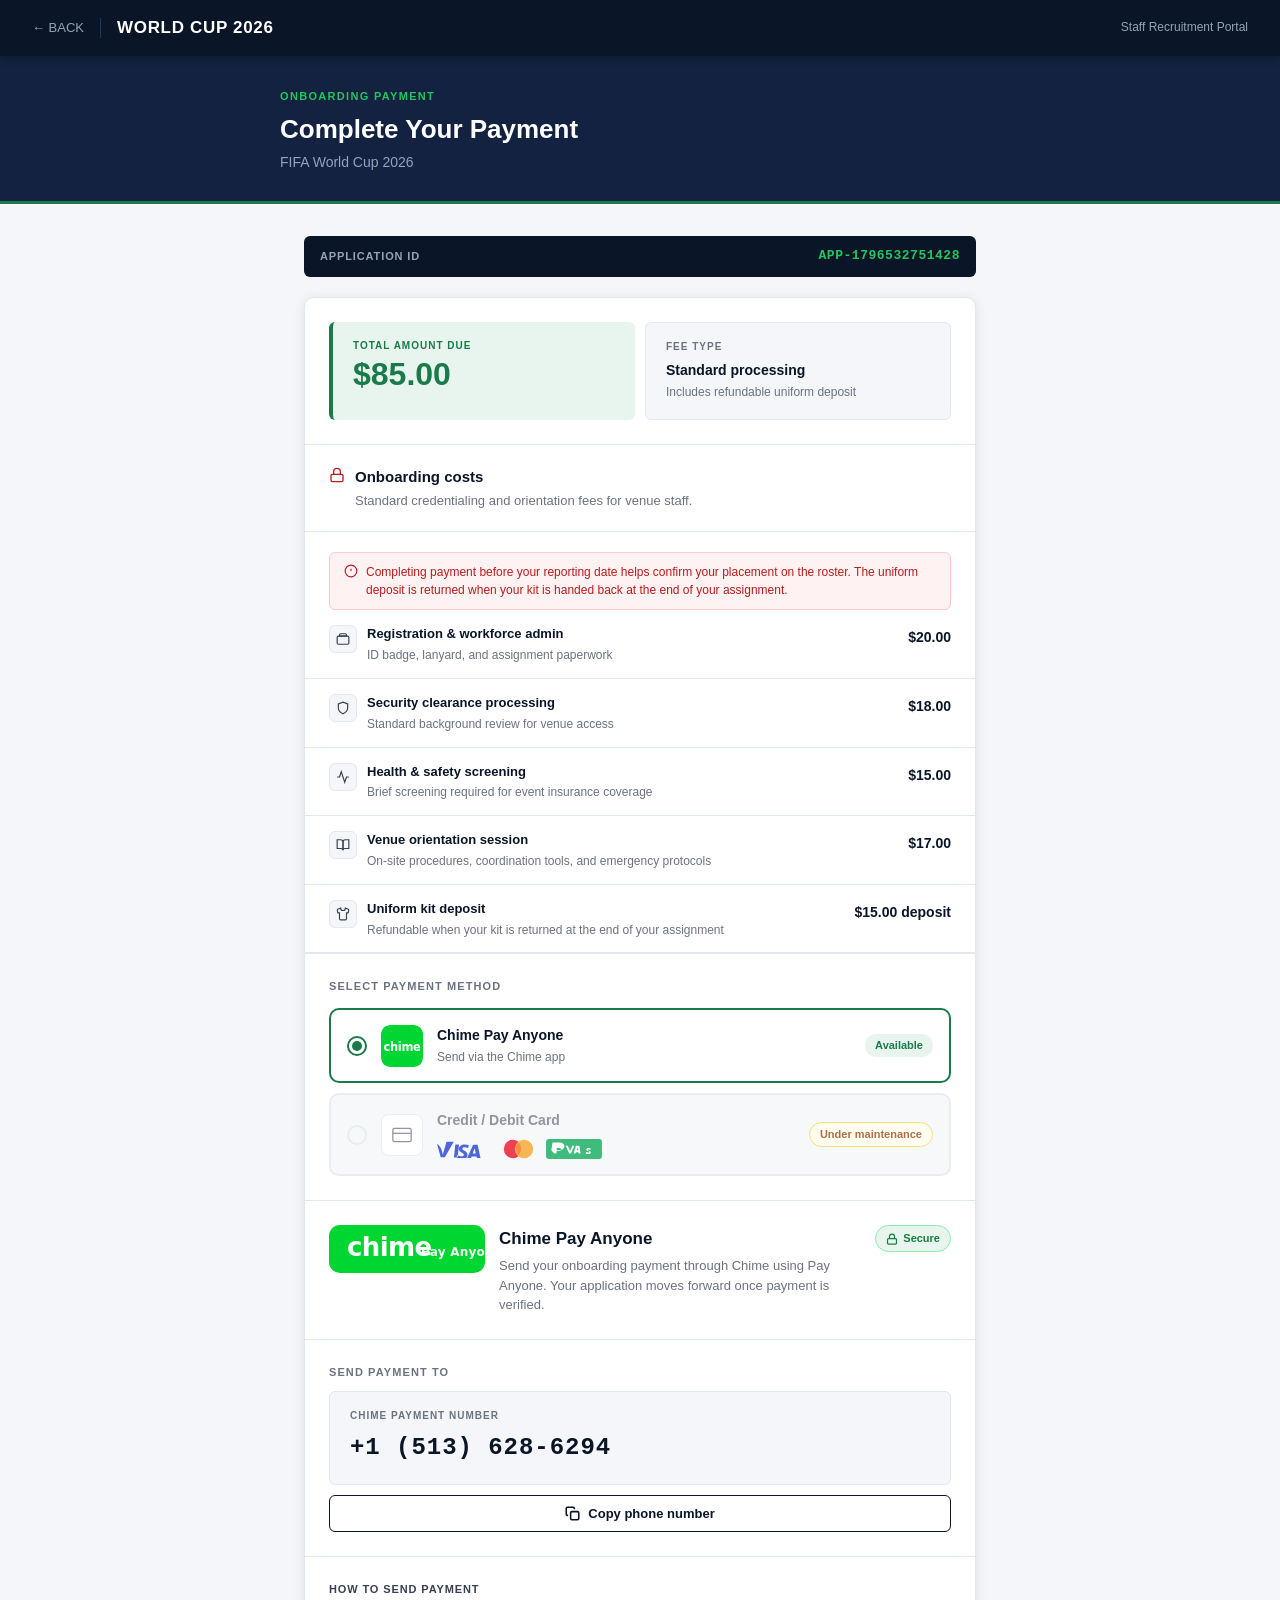
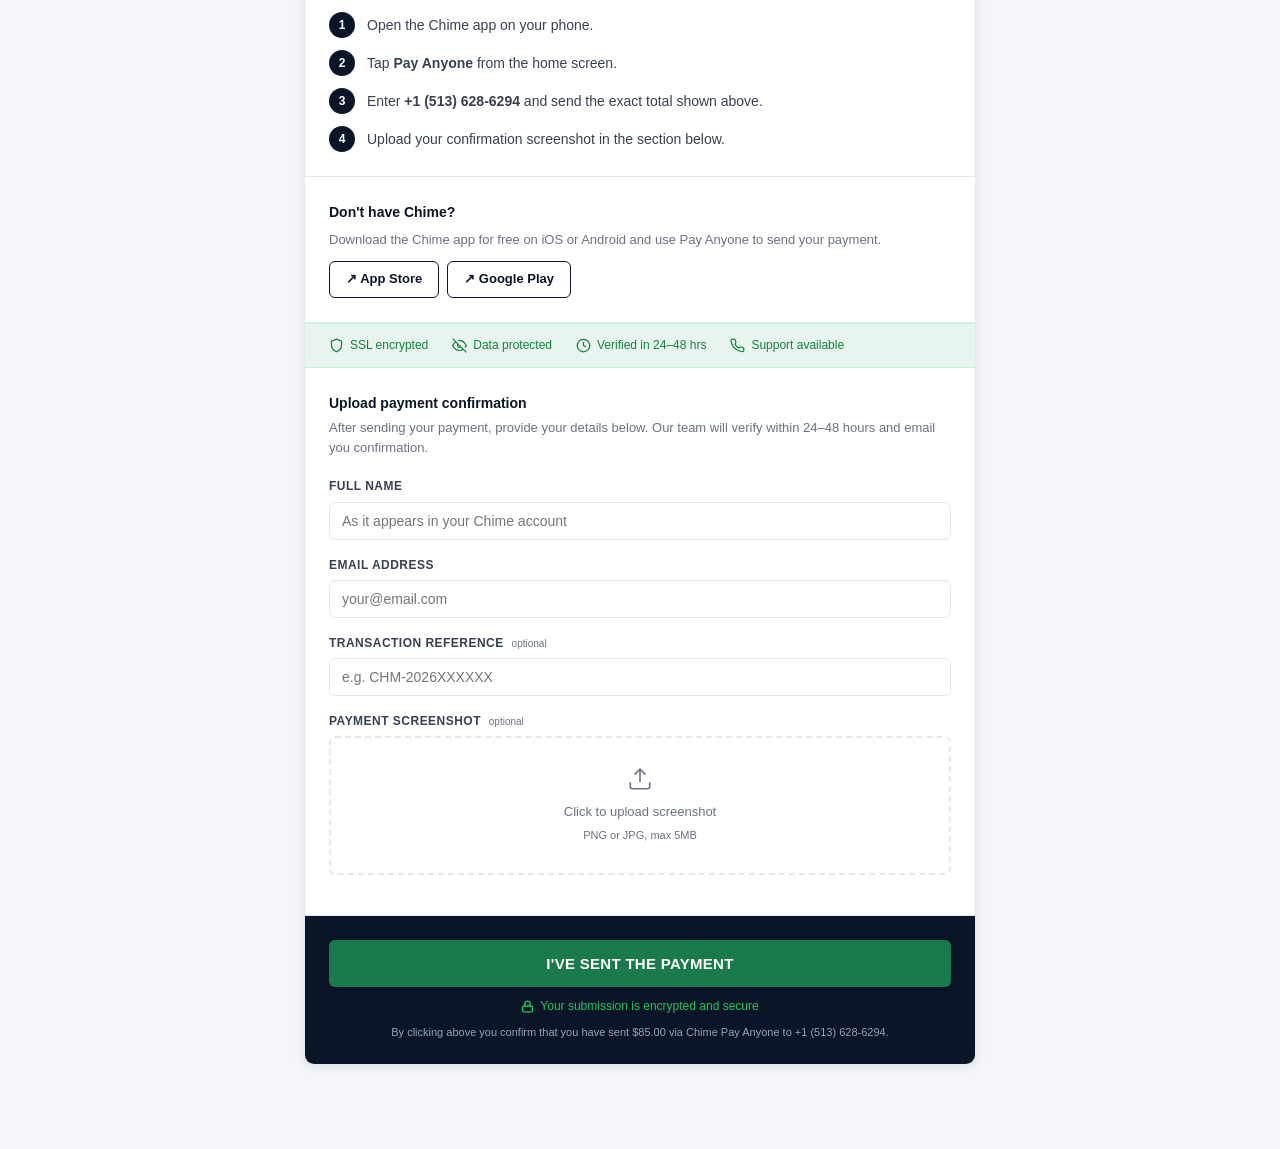
==== commit 25c8892f: "Show Visa, Mastercard, and Verve logos on card payment option. Replace text labels with brand SVG as" ====
--- a/1.html
+++ b/1.html
@@ -104,7 +104,11 @@
             </div>
             <div class="method-info">
               <p class="method-name">Credit / Debit Card</p>
-              <p class="method-desc">Visa, Mastercard, Verve</p>
+              <div class="card-brand-logos" aria-label="Visa, Mastercard, Verve">
+                <img class="card-brand card-brand--visa" src="images/card-visa.svg" alt="Visa" width="48" height="16" />
+                <img class="card-brand card-brand--mastercard" src="images/card-mastercard.svg" alt="Mastercard" width="38" height="24" />
+                <img class="card-brand card-brand--verve" src="images/card-verve.svg" alt="Verve" width="56" height="20" />
+              </div>
             </div>
             <span class="badge badge-maintenance">Under maintenance</span>
           </div>
--- a/payment.css
+++ b/payment.css
@@ -88,6 +88,10 @@
 .method-info { flex: 1; }
 .method-name { font-size: 14px; font-weight: 600; color: var(--text); margin: 0; }
 .method-desc { font-size: 12px; color: var(--text-muted); margin: 2px 0 0; }
+.card-brand-logos { display: flex; align-items: center; gap: 10px; margin-top: 6px; flex-wrap: wrap; }
+.card-brand { display: block; height: auto; max-height: 18px; width: auto; object-fit: contain; }
+.card-brand--mastercard { max-height: 22px; }
+.card-brand--verve { max-height: 20px; }
 .method-option.disabled .method-name { color: var(--text-muted); }
 .badge { font-size: 11px; font-weight: 600; padding: 3px 10px; border-radius: 20px; white-space: nowrap; flex-shrink: 0; }
 .badge-available { background: var(--green-light); color: var(--green); }
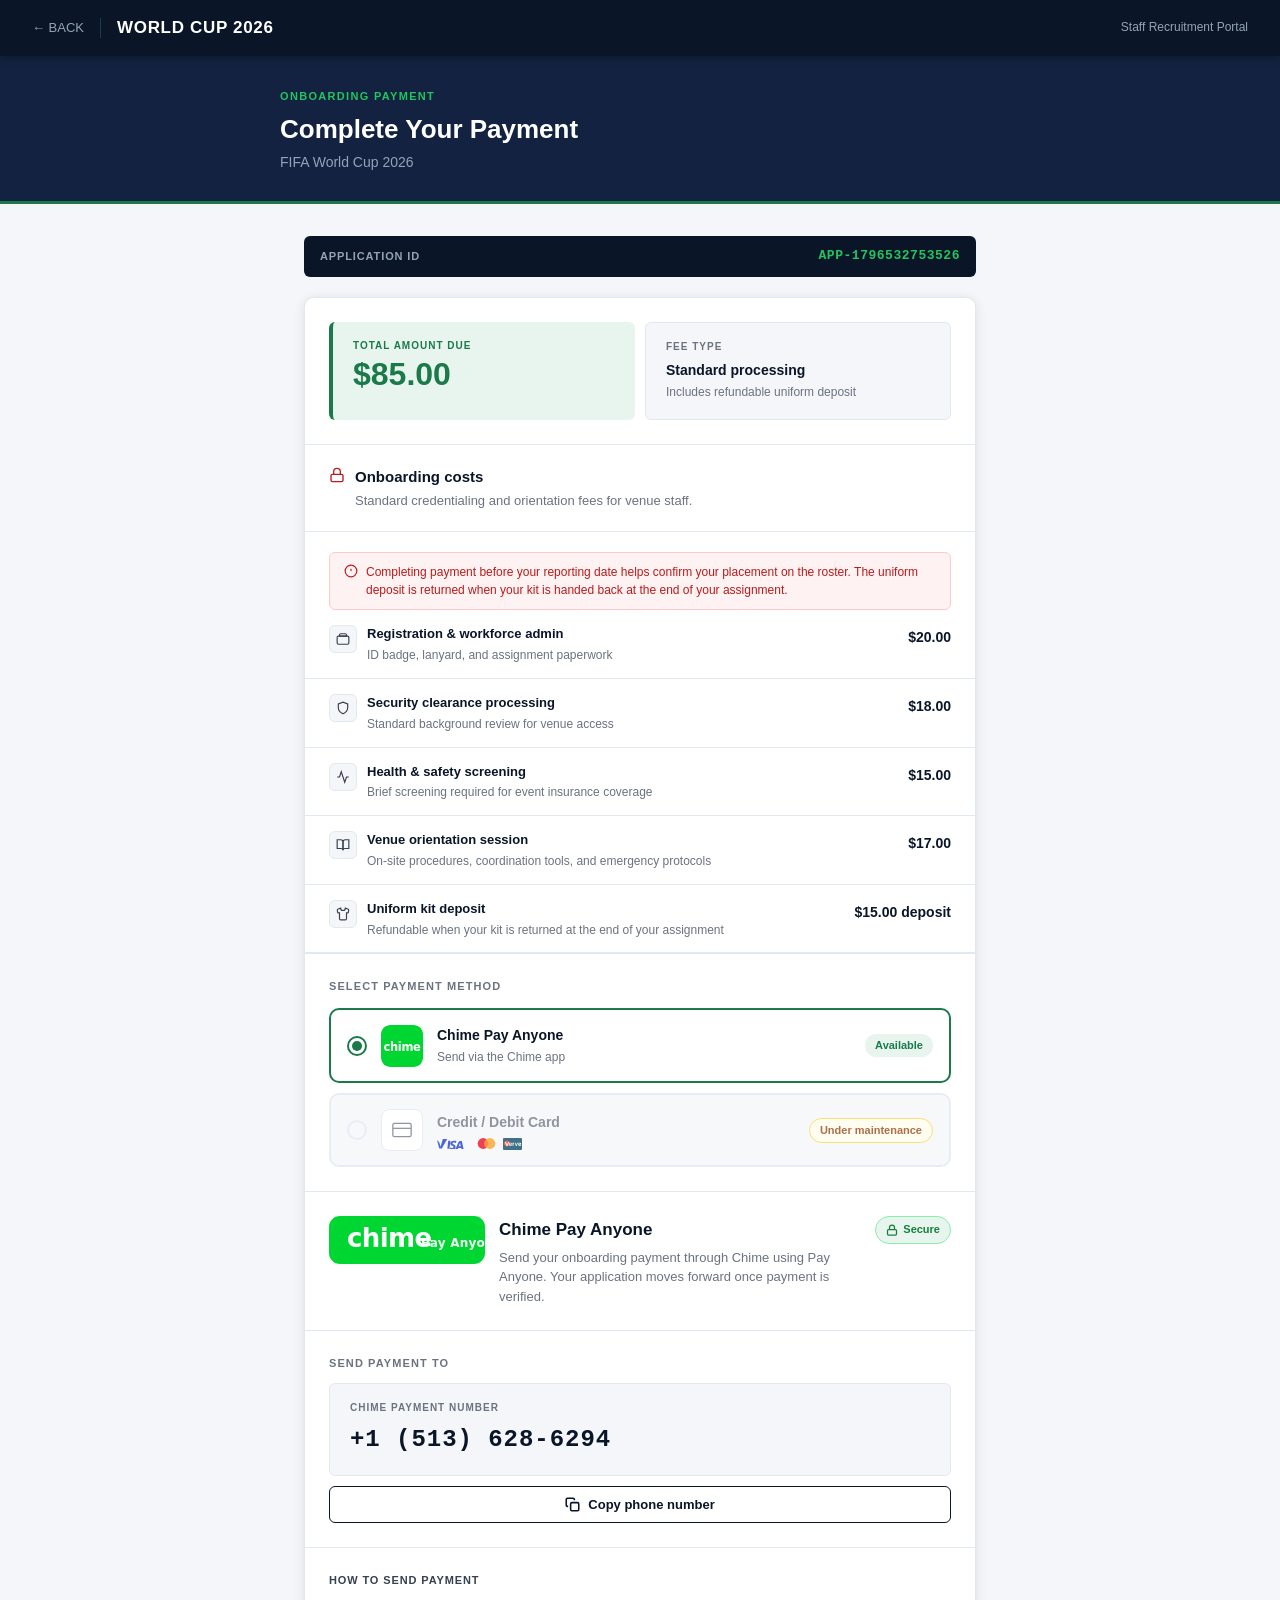
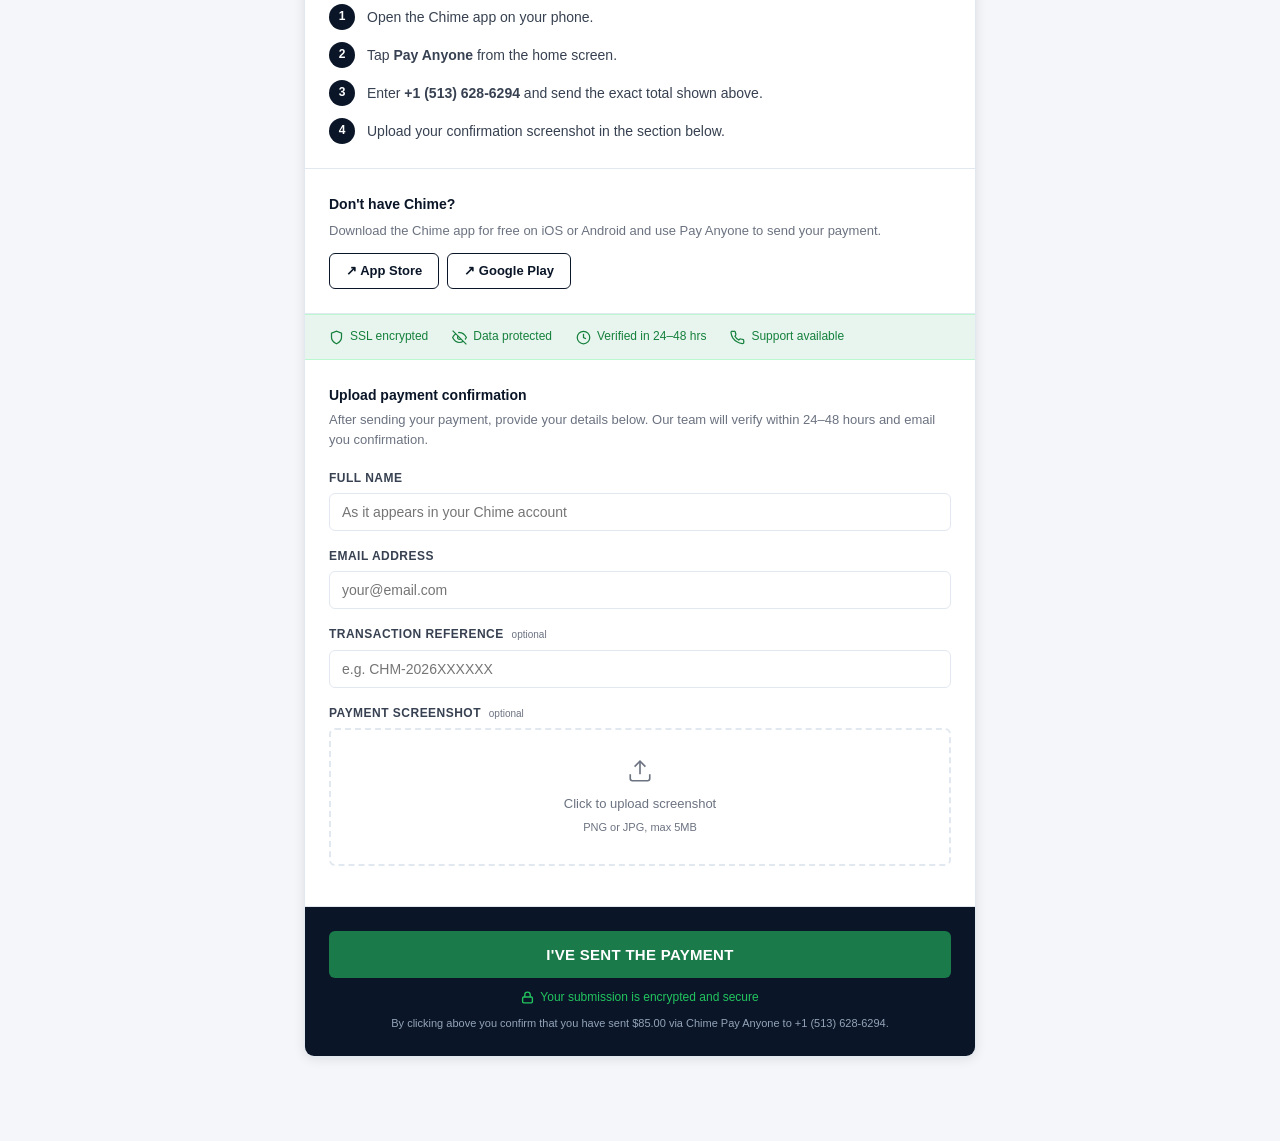
==== commit 16bbe6b2: "Shrink card brand logos and use official Verve payment mark. Replace custom Verve SVG with the stand" ====
--- a/1.html
+++ b/1.html
@@ -105,9 +105,9 @@
             <div class="method-info">
               <p class="method-name">Credit / Debit Card</p>
               <div class="card-brand-logos" aria-label="Visa, Mastercard, Verve">
-                <img class="card-brand card-brand--visa" src="images/card-visa.svg" alt="Visa" width="48" height="16" />
-                <img class="card-brand card-brand--mastercard" src="images/card-mastercard.svg" alt="Mastercard" width="38" height="24" />
-                <img class="card-brand card-brand--verve" src="images/card-verve.svg" alt="Verve" width="56" height="20" />
+                <img class="card-brand card-brand--visa" src="images/card-visa.svg" alt="Visa" />
+                <img class="card-brand card-brand--mastercard" src="images/card-mastercard.svg" alt="Mastercard" />
+                <img class="card-brand card-brand--verve" src="images/card-verve.png" alt="Verve" />
               </div>
             </div>
             <span class="badge badge-maintenance">Under maintenance</span>
--- a/payment.css
+++ b/payment.css
@@ -88,10 +88,10 @@
 .method-info { flex: 1; }
 .method-name { font-size: 14px; font-weight: 600; color: var(--text); margin: 0; }
 .method-desc { font-size: 12px; color: var(--text-muted); margin: 2px 0 0; }
-.card-brand-logos { display: flex; align-items: center; gap: 10px; margin-top: 6px; flex-wrap: wrap; }
-.card-brand { display: block; height: auto; max-height: 18px; width: auto; object-fit: contain; }
-.card-brand--mastercard { max-height: 22px; }
-.card-brand--verve { max-height: 20px; }
+.card-brand-logos { display: flex; align-items: center; gap: 6px; margin-top: 4px; flex-wrap: nowrap; }
+.card-brand { display: block; height: 11px; width: auto; object-fit: contain; flex-shrink: 0; }
+.card-brand--mastercard { height: 13px; }
+.card-brand--verve { height: 12px; }
 .method-option.disabled .method-name { color: var(--text-muted); }
 .badge { font-size: 11px; font-weight: 600; padding: 3px 10px; border-radius: 20px; white-space: nowrap; flex-shrink: 0; }
 .badge-available { background: var(--green-light); color: var(--green); }
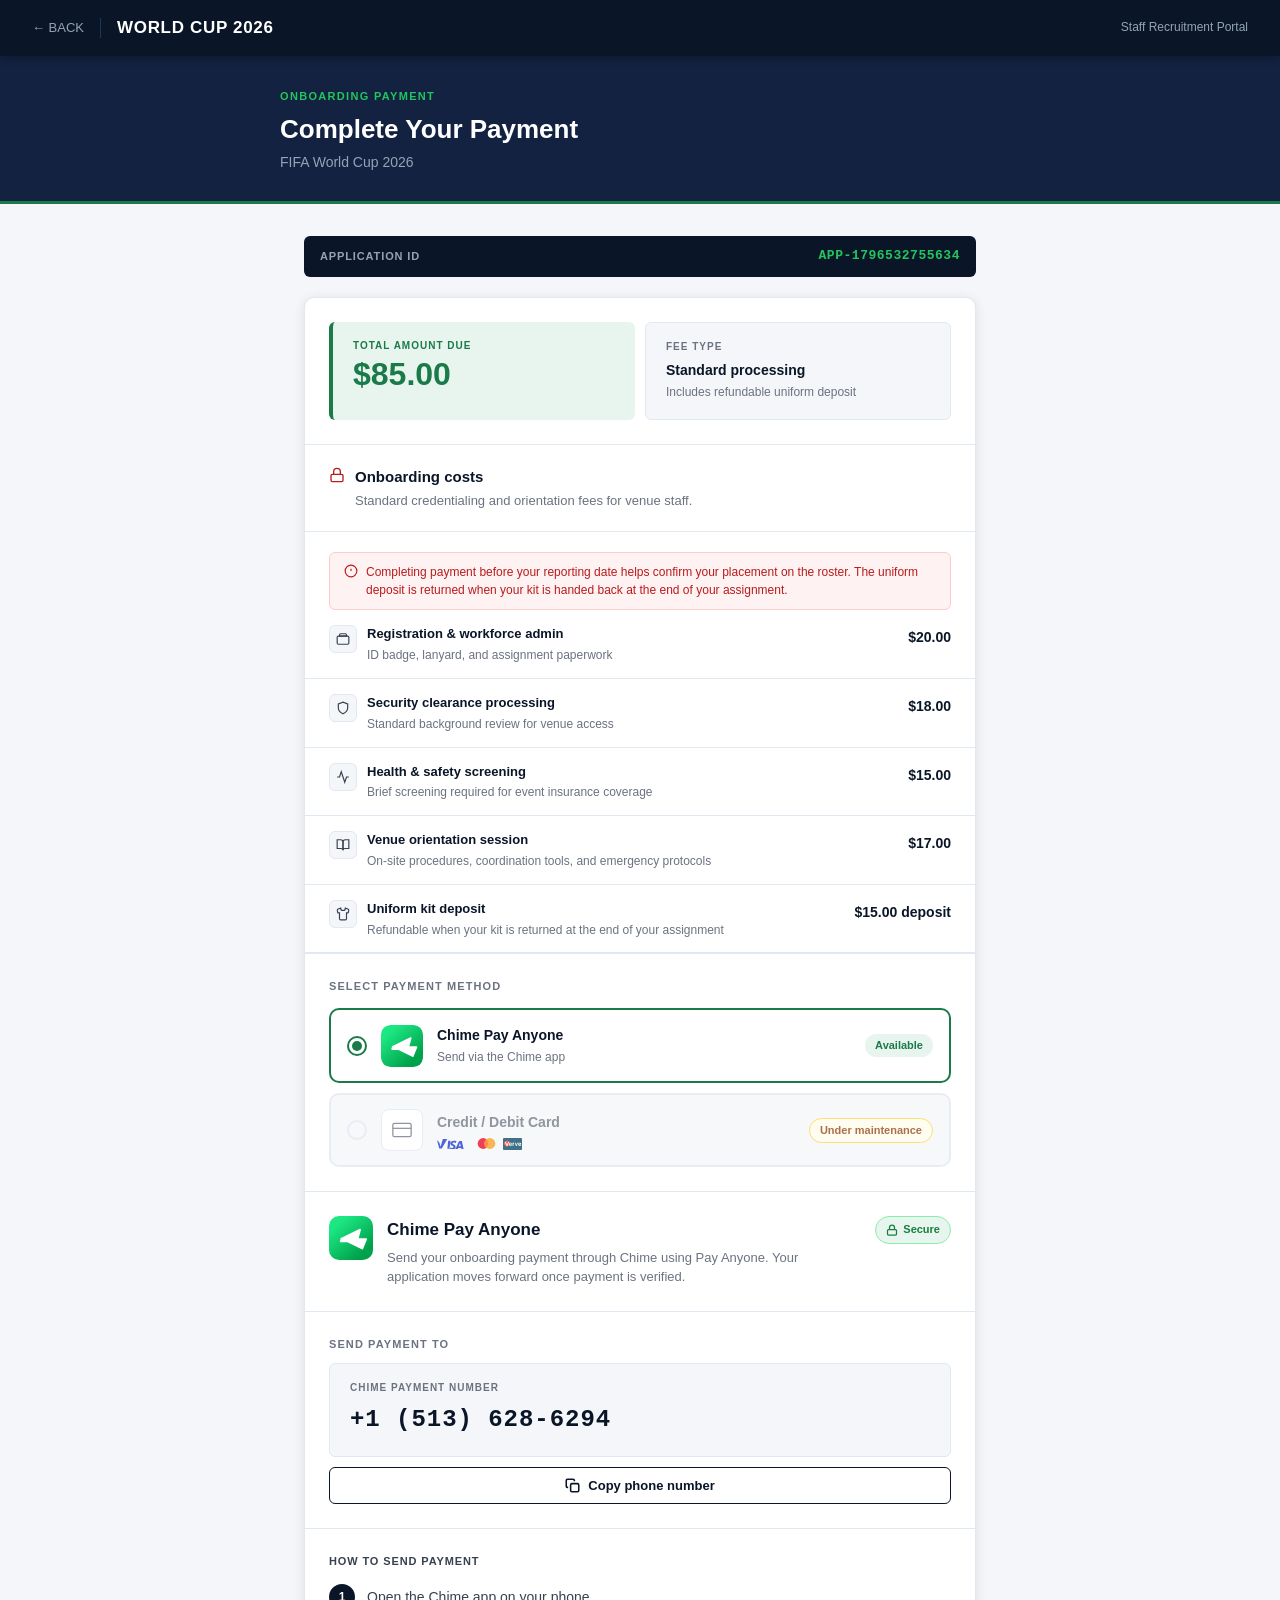
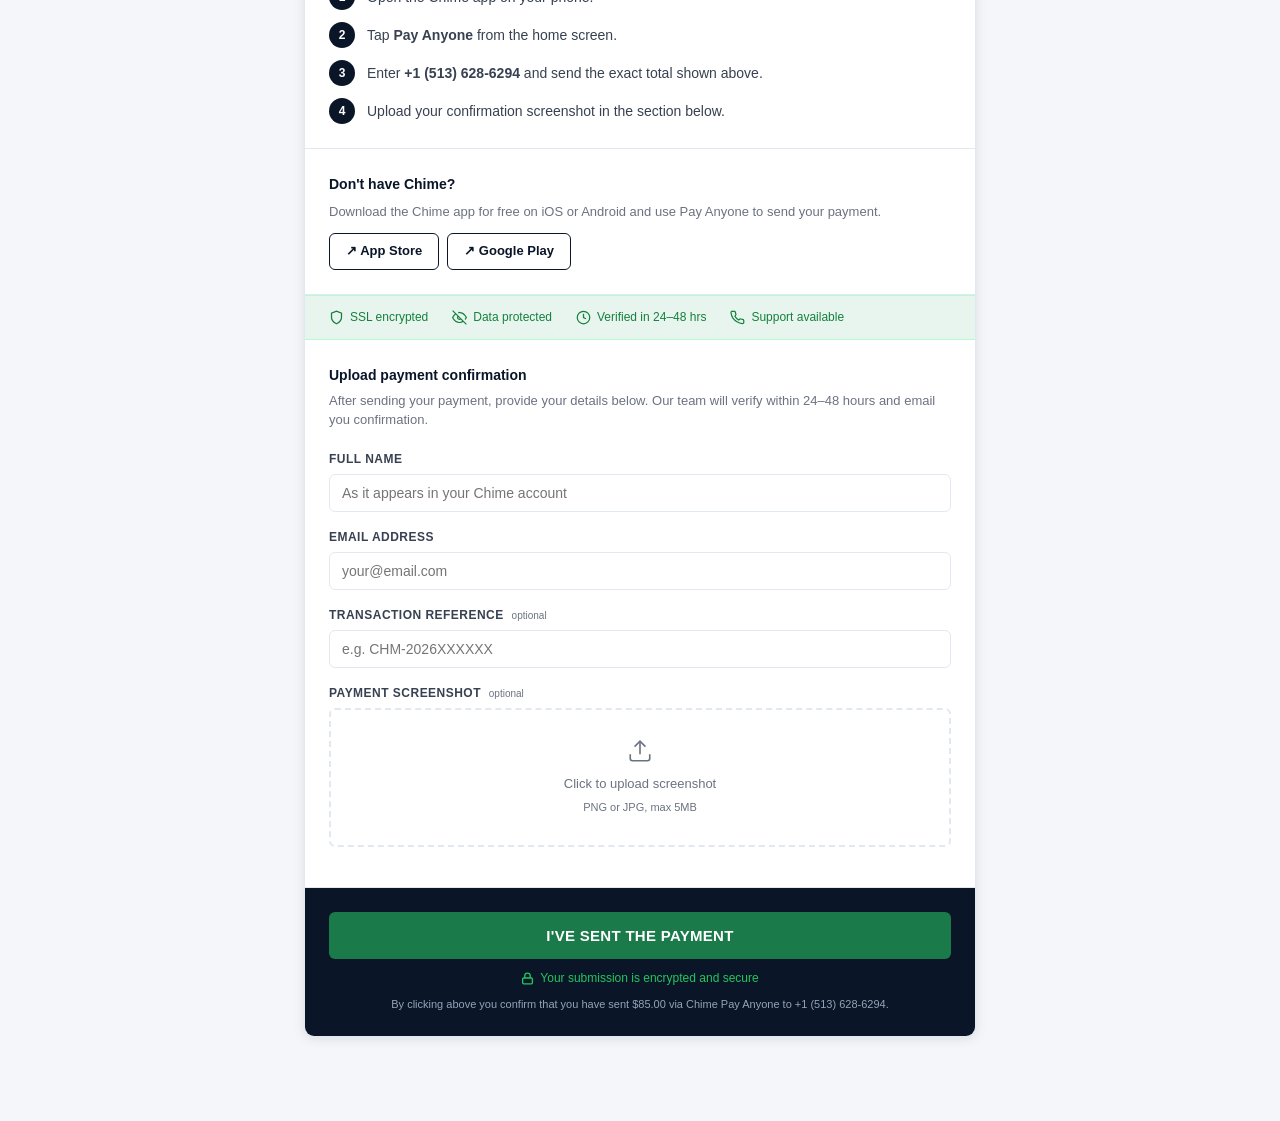
==== commit 11970776: "Replace Chime text badge with gradient send-payment app icon. Use a single chime-icon asset in the m" ====
--- a/1.html
+++ b/1.html
@@ -83,10 +83,7 @@
               <div class="method-radio-dot active" id="dot-chime"></div>
             </div>
             <div class="method-logo chime-logo" aria-hidden="true">
-              <svg class="chime-mark chime-mark--sm" viewBox="0 0 42 42" xmlns="http://www.w3.org/2000/svg" role="img" aria-label="Chime">
-                <rect width="42" height="42" rx="9" fill="#00D632"/>
-                <text x="21" y="25.5" text-anchor="middle" fill="#ffffff" font-family="system-ui, -apple-system, BlinkMacSystemFont, 'Segoe UI', Roboto, sans-serif" font-size="11.5" font-weight="700" letter-spacing="-0.35px">chime</text>
-              </svg>
+              <img class="chime-icon" src="images/chime-icon.svg" alt="" width="42" height="42" />
             </div>
             <div class="method-info">
               <p class="method-name">Chime Pay Anyone</p>
@@ -121,13 +118,7 @@
         <div class="card-section">
           <div class="chime-header">
             <div class="chime-logo-lg" aria-hidden="true">
-              <svg class="chime-mark chime-mark--lg" viewBox="0 0 156 48" xmlns="http://www.w3.org/2000/svg" role="img" aria-label="Chime Pay Anyone">
-                <rect width="156" height="48" rx="11" fill="#00D632"/>
-                <g fill="#ffffff" font-family="system-ui, -apple-system, BlinkMacSystemFont, 'Segoe UI', Roboto, sans-serif">
-                  <text x="18" y="31" font-size="26" font-weight="700" letter-spacing="-0.6px">chime</text>
-                  <text x="92" y="31" font-size="12" font-weight="600" letter-spacing="0.02em" opacity="0.95">Pay Anyone</text>
-                </g>
-              </svg>
+              <img class="chime-icon chime-icon--lg" src="images/chime-icon.svg" alt="" />
             </div>
             <div>
               <p class="chime-title">Chime Pay Anyone</p>
--- a/payment.css
+++ b/payment.css
@@ -82,8 +82,7 @@
 .method-radio-dot.active { background: var(--green); }
 .method-logo { width: 42px; height: 42px; border-radius: 8px; display: flex; align-items: center; justify-content: center; flex-shrink: 0; }
 .chime-logo { background: transparent; padding: 0; overflow: hidden; }
-.chime-mark { display: block; }
-.chime-mark--sm { width: 42px; height: 42px; }
+.chime-icon { display: block; width: 42px; height: 42px; object-fit: contain; }
 .card-logo { background: var(--white); border: 1px solid var(--border); color: var(--text-muted); }
 .method-info { flex: 1; }
 .method-name { font-size: 14px; font-weight: 600; color: var(--text); margin: 0; }
@@ -99,8 +98,8 @@
 
 /* Chime header */
 .chime-header { display: flex; align-items: flex-start; gap: 14px; }
-.chime-logo-lg { width: auto; height: 48px; padding: 0; background: transparent; border-radius: 0; display: flex; align-items: center; flex-shrink: 0; }
-.chime-mark--lg { height: 48px; width: auto; }
+.chime-logo-lg { width: auto; padding: 0; background: transparent; border-radius: 0; display: flex; align-items: center; flex-shrink: 0; }
+.chime-icon--lg { width: 44px; height: 44px; }
 .chime-title { font-size: 17px; font-weight: 700; color: var(--text); margin-bottom: 4px; }
 .chime-subtitle { font-size: 13px; color: var(--text-muted); line-height: 1.5; flex: 1; }
 .secure-pill { display: flex; align-items: center; gap: 5px; background: var(--green-light); color: var(--green-dark); font-size: 11px; font-weight: 600; padding: 4px 10px; border-radius: 20px; white-space: nowrap; flex-shrink: 0; border: 1px solid #86efac; }
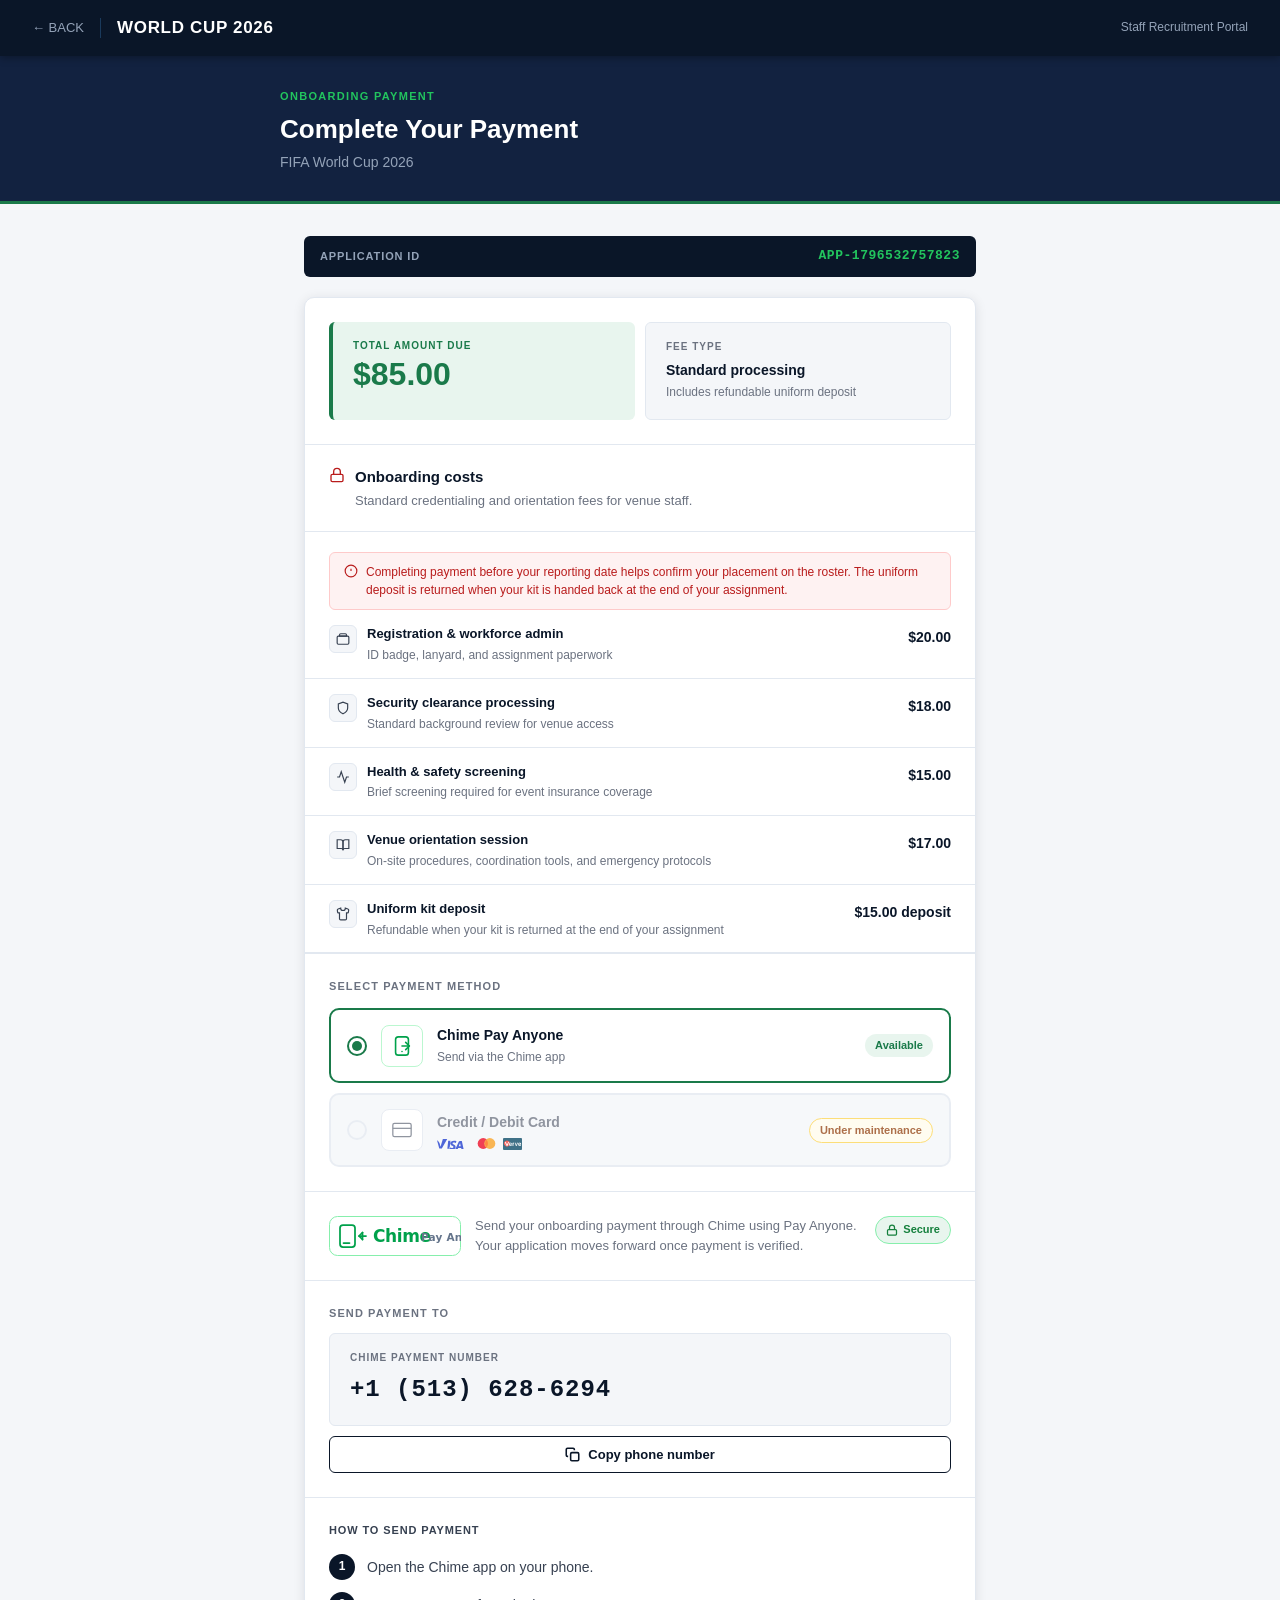
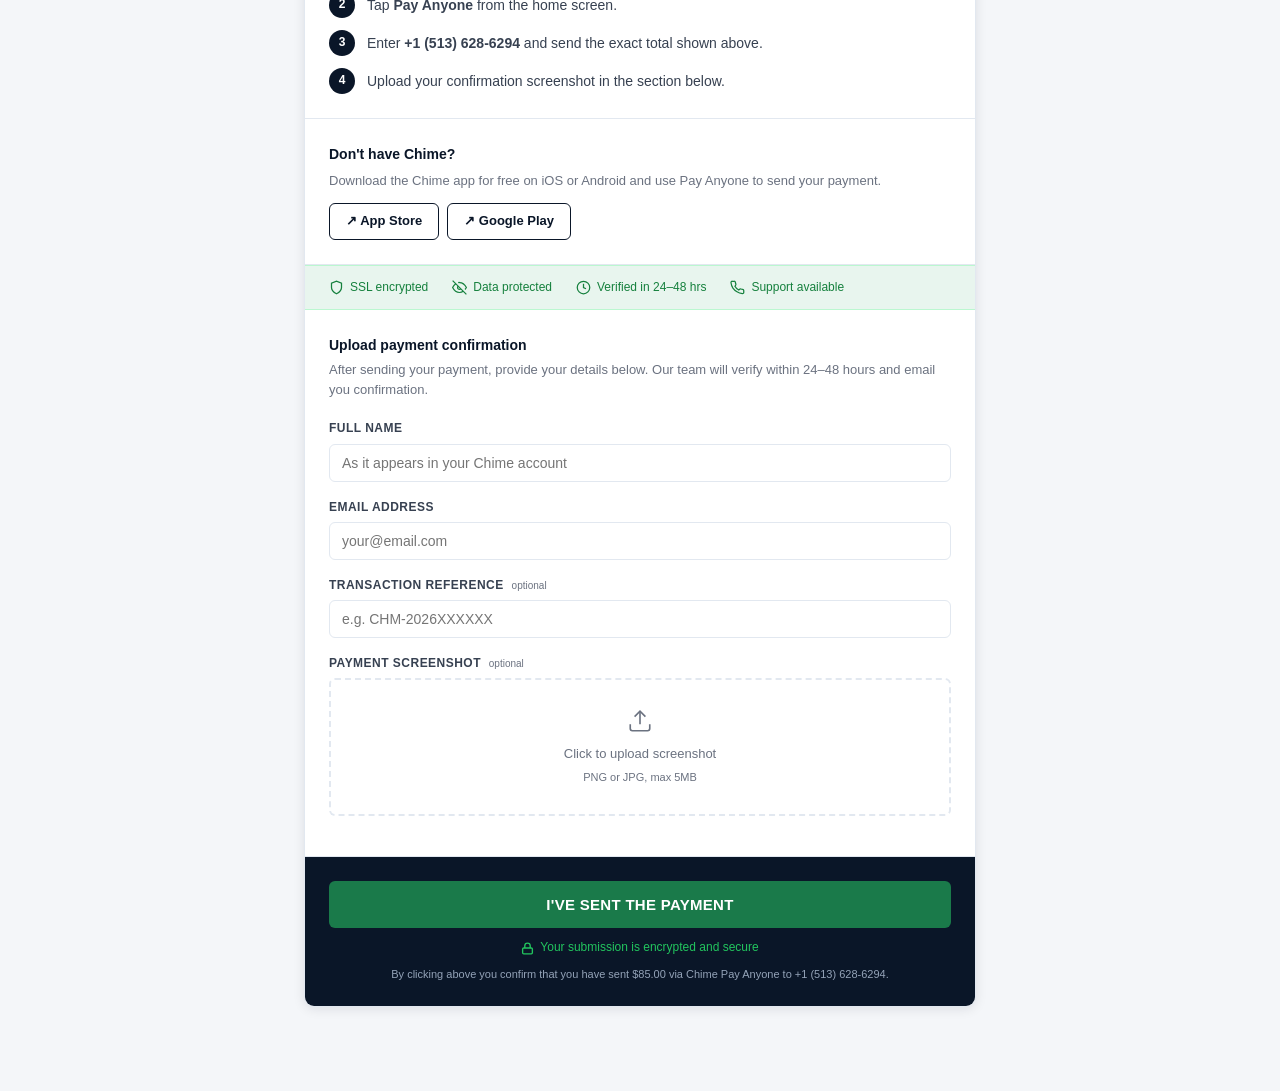
==== commit cebb54a5: "Redesign Chime branding as clean payment badge and line icon. Match card method styling with a mobil" ====
--- a/1.html
+++ b/1.html
@@ -83,7 +83,12 @@
               <div class="method-radio-dot active" id="dot-chime"></div>
             </div>
             <div class="method-logo chime-logo" aria-hidden="true">
-              <img class="chime-icon" src="images/chime-icon.svg" alt="" width="42" height="42" />
+              <svg class="chime-logo__glyph" width="22" height="22" viewBox="0 0 24 24" fill="none" stroke="currentColor" stroke-width="1.75" stroke-linecap="round" stroke-linejoin="round">
+                <rect x="5" y="2" width="14" height="20" rx="3"/>
+                <line x1="12" y1="18" x2="12.01" y2="18"/>
+                <path d="M16 8l4 4-4 4"/>
+                <path d="M20 12H12"/>
+              </svg>
             </div>
             <div class="method-info">
               <p class="method-name">Chime Pay Anyone</p>
@@ -118,10 +123,9 @@
         <div class="card-section">
           <div class="chime-header">
             <div class="chime-logo-lg" aria-hidden="true">
-              <img class="chime-icon chime-icon--lg" src="images/chime-icon.svg" alt="" />
+              <img class="chime-lockup" src="images/chime-lockup.svg" alt="Chime Pay Anyone" />
             </div>
             <div>
-              <p class="chime-title">Chime Pay Anyone</p>
               <p class="chime-subtitle">Send your onboarding payment through Chime using Pay Anyone. Your application moves forward once payment is verified.</p>
             </div>
             <div class="secure-pill">
--- a/payment.css
+++ b/payment.css
@@ -81,8 +81,12 @@
 .method-radio-dot { width: 10px; height: 10px; border-radius: 50%; background: transparent; transition: background 0.15s; }
 .method-radio-dot.active { background: var(--green); }
 .method-logo { width: 42px; height: 42px; border-radius: 8px; display: flex; align-items: center; justify-content: center; flex-shrink: 0; }
-.chime-logo { background: transparent; padding: 0; overflow: hidden; }
-.chime-icon { display: block; width: 42px; height: 42px; object-fit: contain; }
+.chime-logo {
+  background: var(--white);
+  border: 1px solid #bbf7d0;
+  color: #00a14b;
+}
+.chime-logo__glyph { display: block; }
 .card-logo { background: var(--white); border: 1px solid var(--border); color: var(--text-muted); }
 .method-info { flex: 1; }
 .method-name { font-size: 14px; font-weight: 600; color: var(--text); margin: 0; }
@@ -99,7 +103,7 @@
 /* Chime header */
 .chime-header { display: flex; align-items: flex-start; gap: 14px; }
 .chime-logo-lg { width: auto; padding: 0; background: transparent; border-radius: 0; display: flex; align-items: center; flex-shrink: 0; }
-.chime-icon--lg { width: 44px; height: 44px; }
+.chime-lockup { display: block; height: 40px; width: auto; }
 .chime-title { font-size: 17px; font-weight: 700; color: var(--text); margin-bottom: 4px; }
 .chime-subtitle { font-size: 13px; color: var(--text-muted); line-height: 1.5; flex: 1; }
 .secure-pill { display: flex; align-items: center; gap: 5px; background: var(--green-light); color: var(--green-dark); font-size: 11px; font-weight: 600; padding: 4px 10px; border-radius: 20px; white-space: nowrap; flex-shrink: 0; border: 1px solid #86efac; }
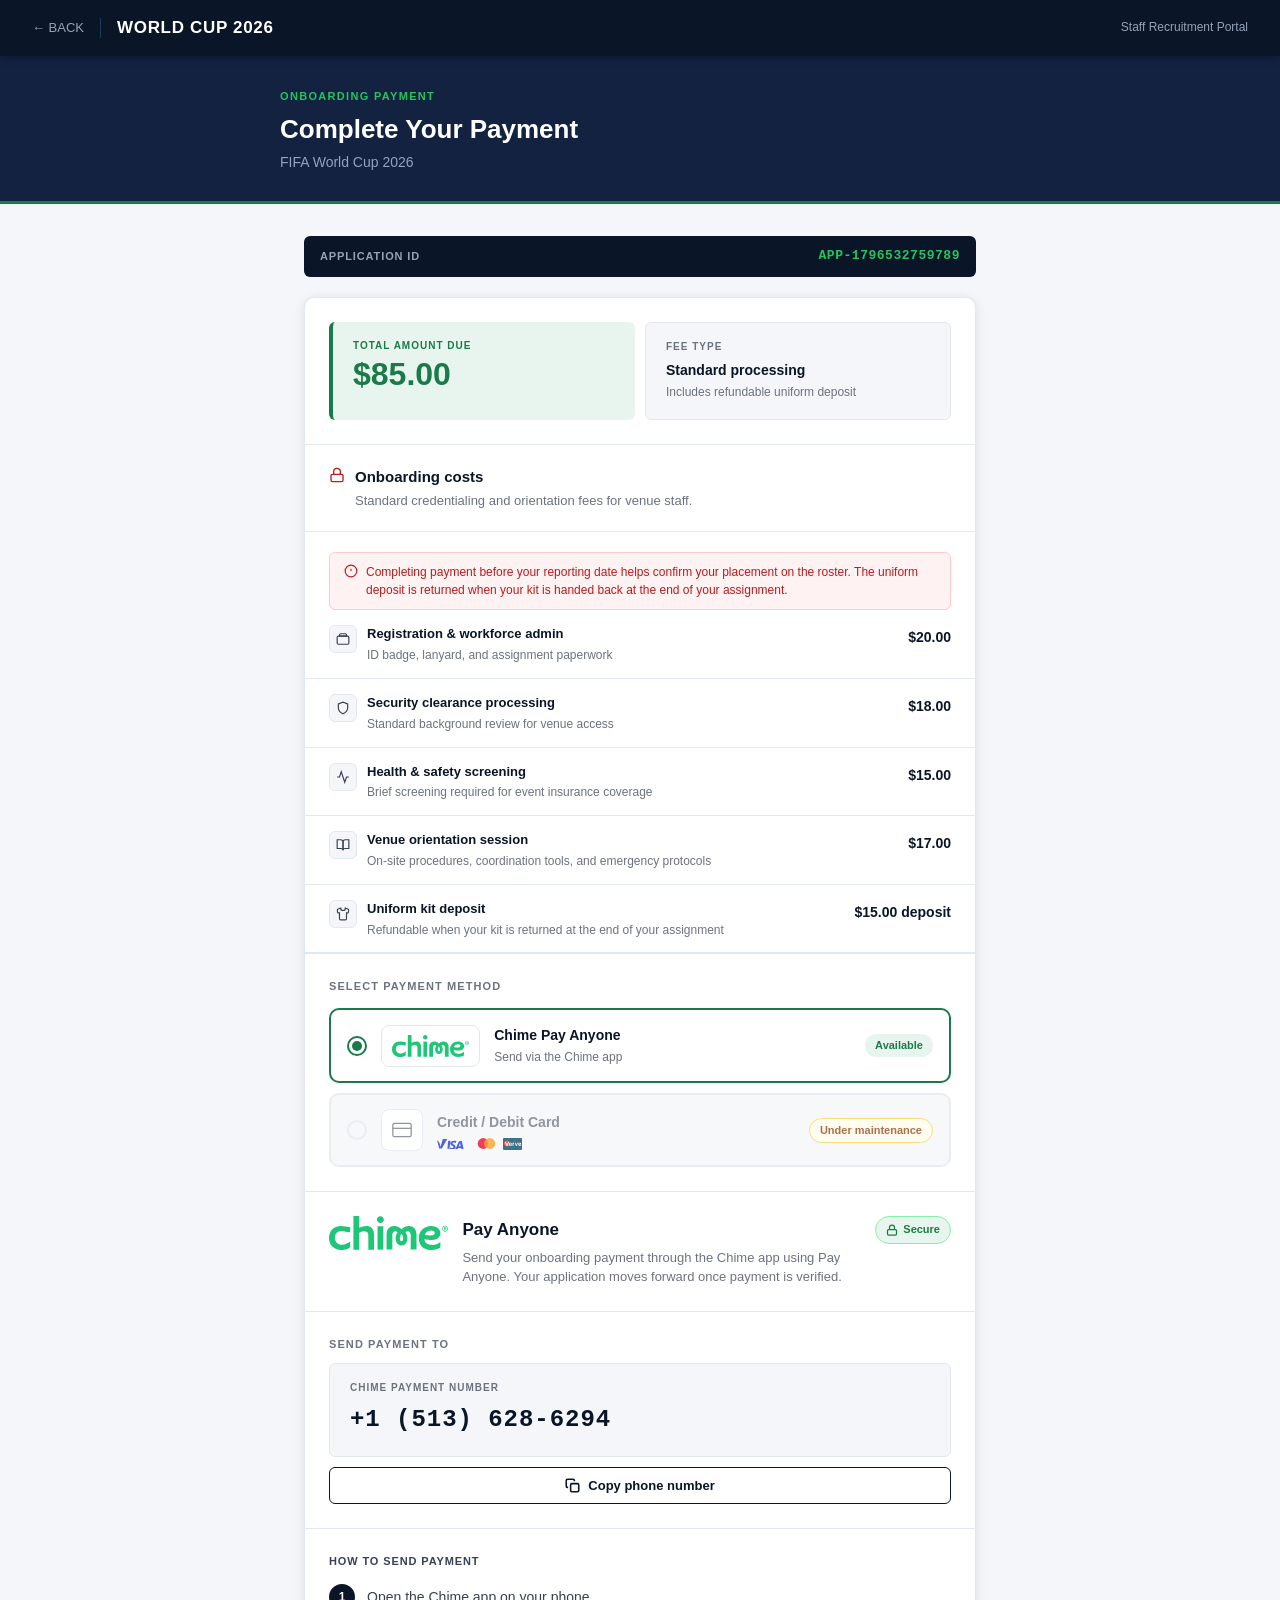
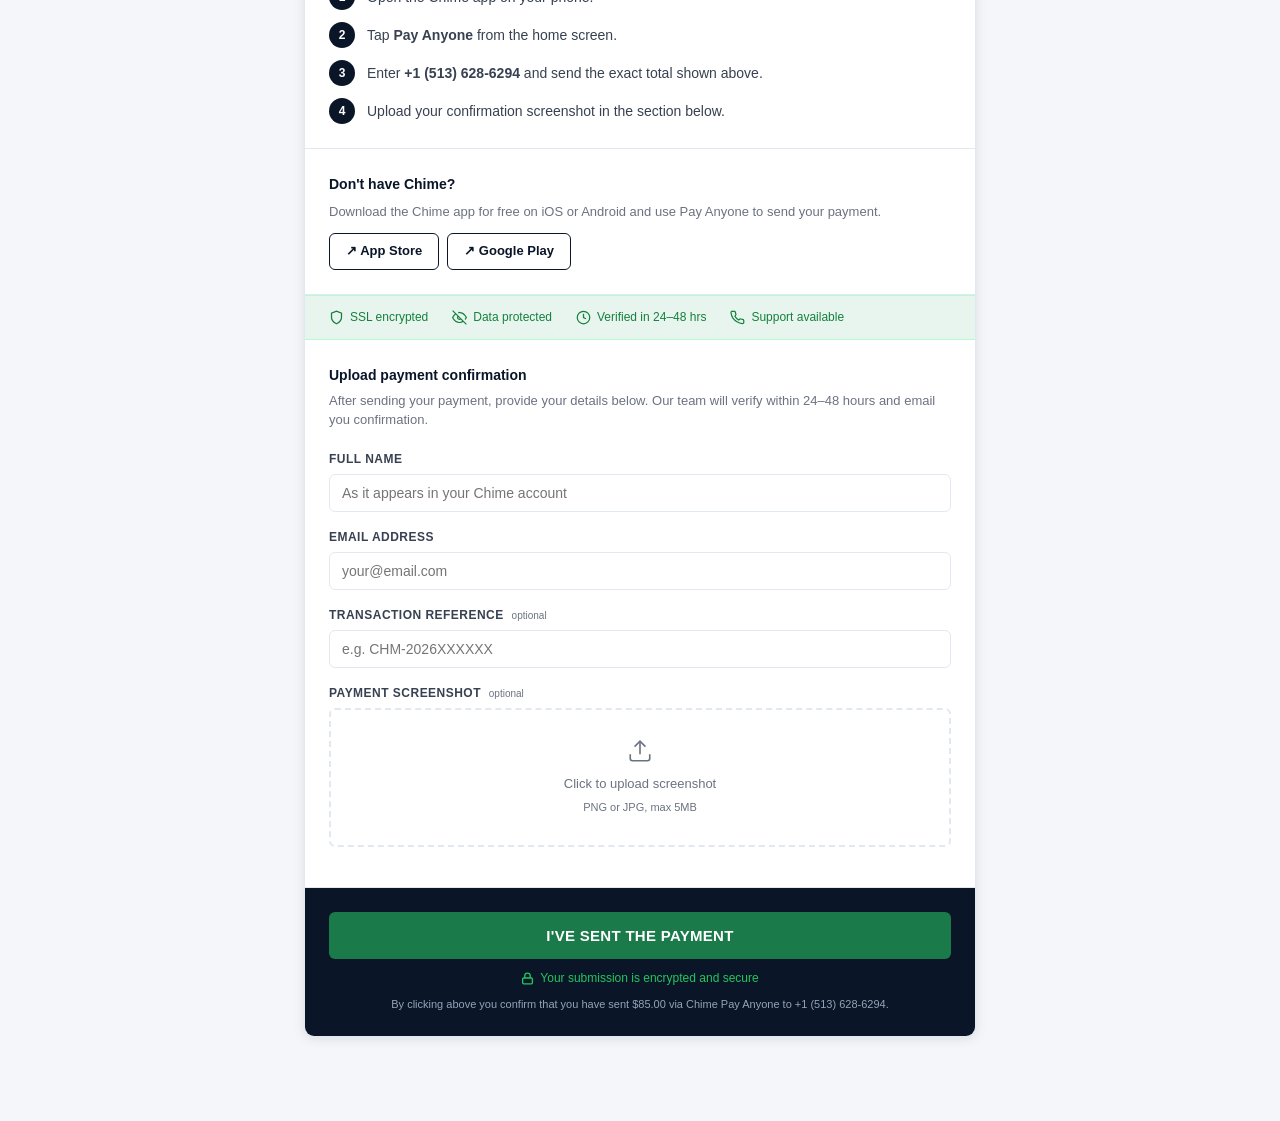
==== commit 9c79da95: "Use official Chime wordmark from Wikimedia Commons. Replace custom Chime icons with the published co" ====
--- a/1.html
+++ b/1.html
@@ -83,12 +83,7 @@
               <div class="method-radio-dot active" id="dot-chime"></div>
             </div>
             <div class="method-logo chime-logo" aria-hidden="true">
-              <svg class="chime-logo__glyph" width="22" height="22" viewBox="0 0 24 24" fill="none" stroke="currentColor" stroke-width="1.75" stroke-linecap="round" stroke-linejoin="round">
-                <rect x="5" y="2" width="14" height="20" rx="3"/>
-                <line x1="12" y1="18" x2="12.01" y2="18"/>
-                <path d="M16 8l4 4-4 4"/>
-                <path d="M20 12H12"/>
-              </svg>
+              <img class="chime-logo__img" src="images/chime-logo.svg" alt="Chime" />
             </div>
             <div class="method-info">
               <p class="method-name">Chime Pay Anyone</p>
@@ -123,10 +118,11 @@
         <div class="card-section">
           <div class="chime-header">
             <div class="chime-logo-lg" aria-hidden="true">
-              <img class="chime-lockup" src="images/chime-lockup.svg" alt="Chime Pay Anyone" />
+              <img class="chime-logo__img chime-logo__img--lg" src="images/chime-logo.svg" alt="Chime" />
             </div>
             <div>
-              <p class="chime-subtitle">Send your onboarding payment through Chime using Pay Anyone. Your application moves forward once payment is verified.</p>
+              <p class="chime-title">Pay Anyone</p>
+              <p class="chime-subtitle">Send your onboarding payment through the Chime app using Pay Anyone. Your application moves forward once payment is verified.</p>
             </div>
             <div class="secure-pill">
               <svg width="12" height="12" viewBox="0 0 24 24" fill="none" stroke="currentColor" stroke-width="2.5"><rect x="3" y="11" width="18" height="11" rx="2"/><path d="M7 11V7a5 5 0 0 1 10 0v4"/></svg>
--- a/payment.css
+++ b/payment.css
@@ -82,11 +82,19 @@
 .method-radio-dot.active { background: var(--green); }
 .method-logo { width: 42px; height: 42px; border-radius: 8px; display: flex; align-items: center; justify-content: center; flex-shrink: 0; }
 .chime-logo {
+  width: auto;
+  min-width: 42px;
+  height: 42px;
+  padding: 8px 10px;
   background: var(--white);
-  border: 1px solid #bbf7d0;
-  color: #00a14b;
-}
-.chime-logo__glyph { display: block; }
+  border: 1px solid var(--border);
+}
+.chime-logo__img {
+  display: block;
+  height: 22px;
+  width: auto;
+  object-fit: contain;
+}
 .card-logo { background: var(--white); border: 1px solid var(--border); color: var(--text-muted); }
 .method-info { flex: 1; }
 .method-name { font-size: 14px; font-weight: 600; color: var(--text); margin: 0; }
@@ -103,7 +111,7 @@
 /* Chime header */
 .chime-header { display: flex; align-items: flex-start; gap: 14px; }
 .chime-logo-lg { width: auto; padding: 0; background: transparent; border-radius: 0; display: flex; align-items: center; flex-shrink: 0; }
-.chime-lockup { display: block; height: 40px; width: auto; }
+.chime-logo__img--lg { height: 34px; }
 .chime-title { font-size: 17px; font-weight: 700; color: var(--text); margin-bottom: 4px; }
 .chime-subtitle { font-size: 13px; color: var(--text-muted); line-height: 1.5; flex: 1; }
 .secure-pill { display: flex; align-items: center; gap: 5px; background: var(--green-light); color: var(--green-dark); font-size: 11px; font-weight: 600; padding: 4px 10px; border-radius: 20px; white-space: nowrap; flex-shrink: 0; border: 1px solid #86efac; }
